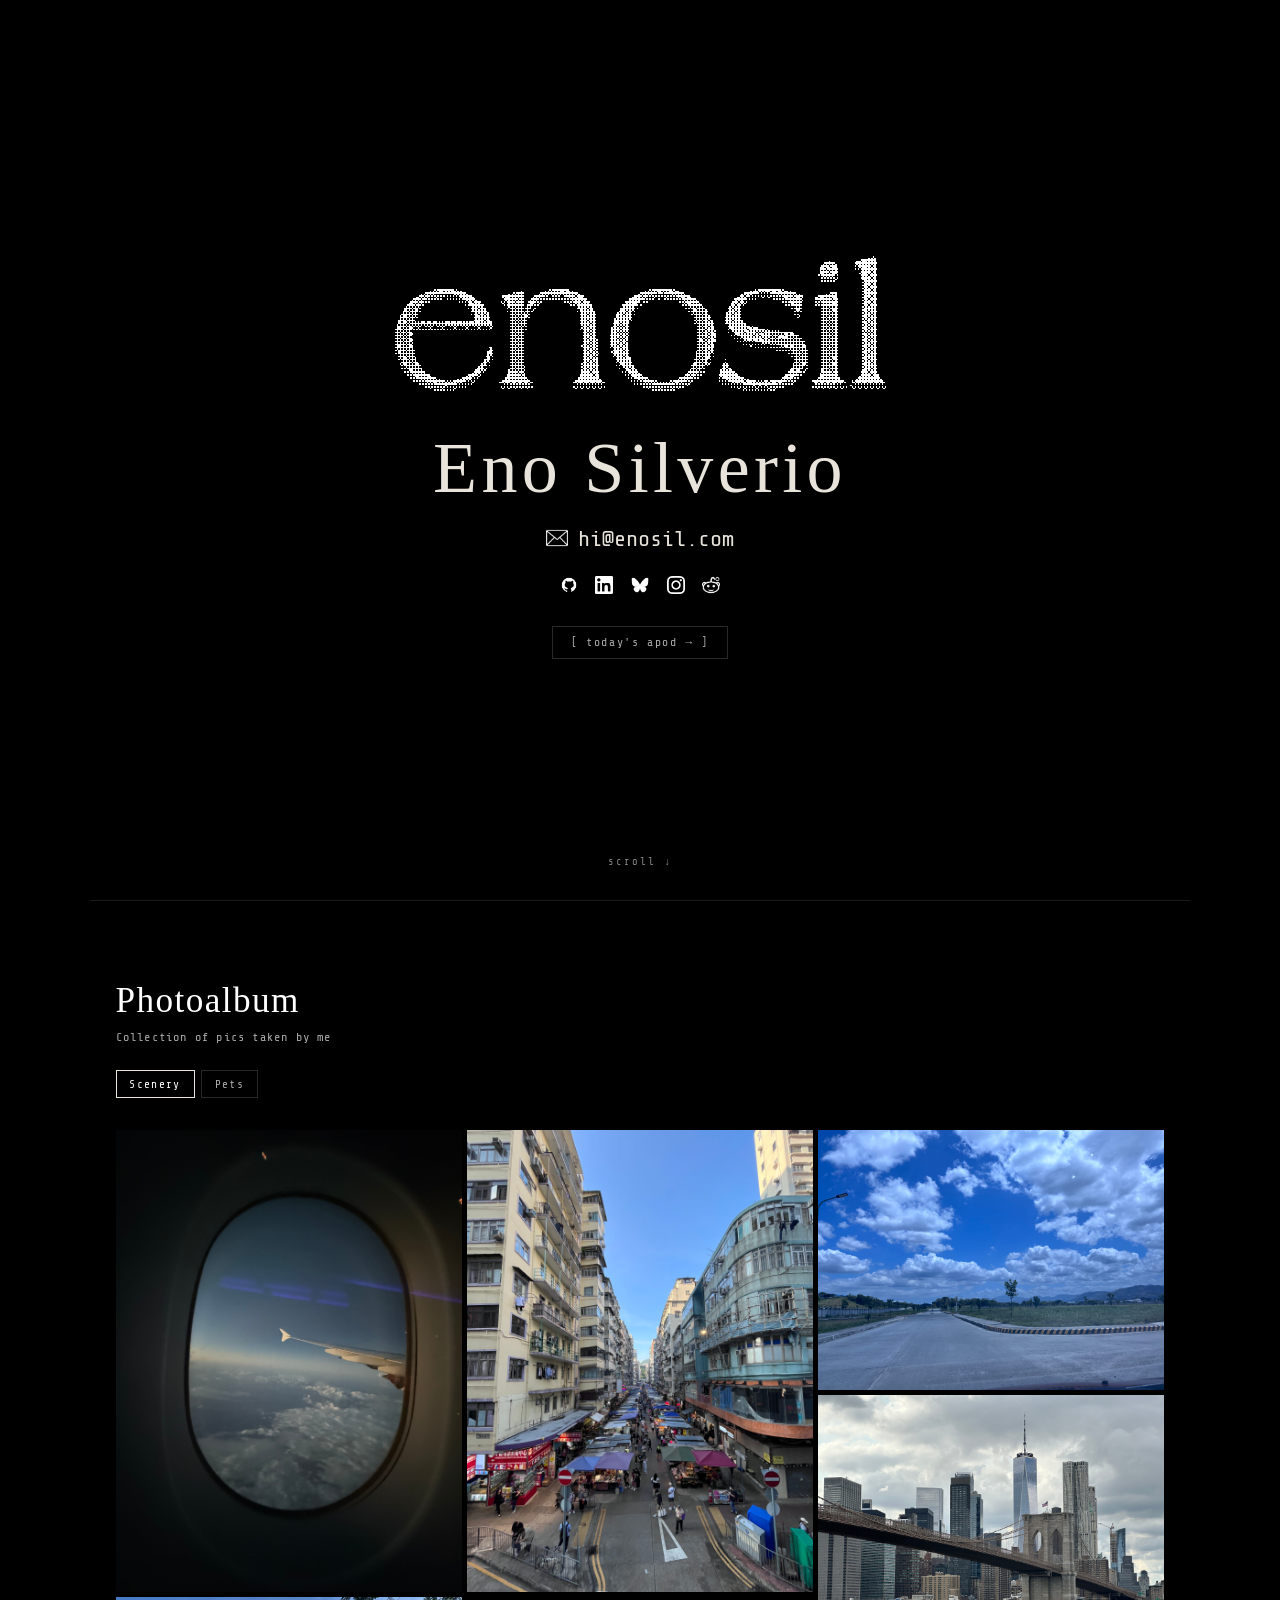
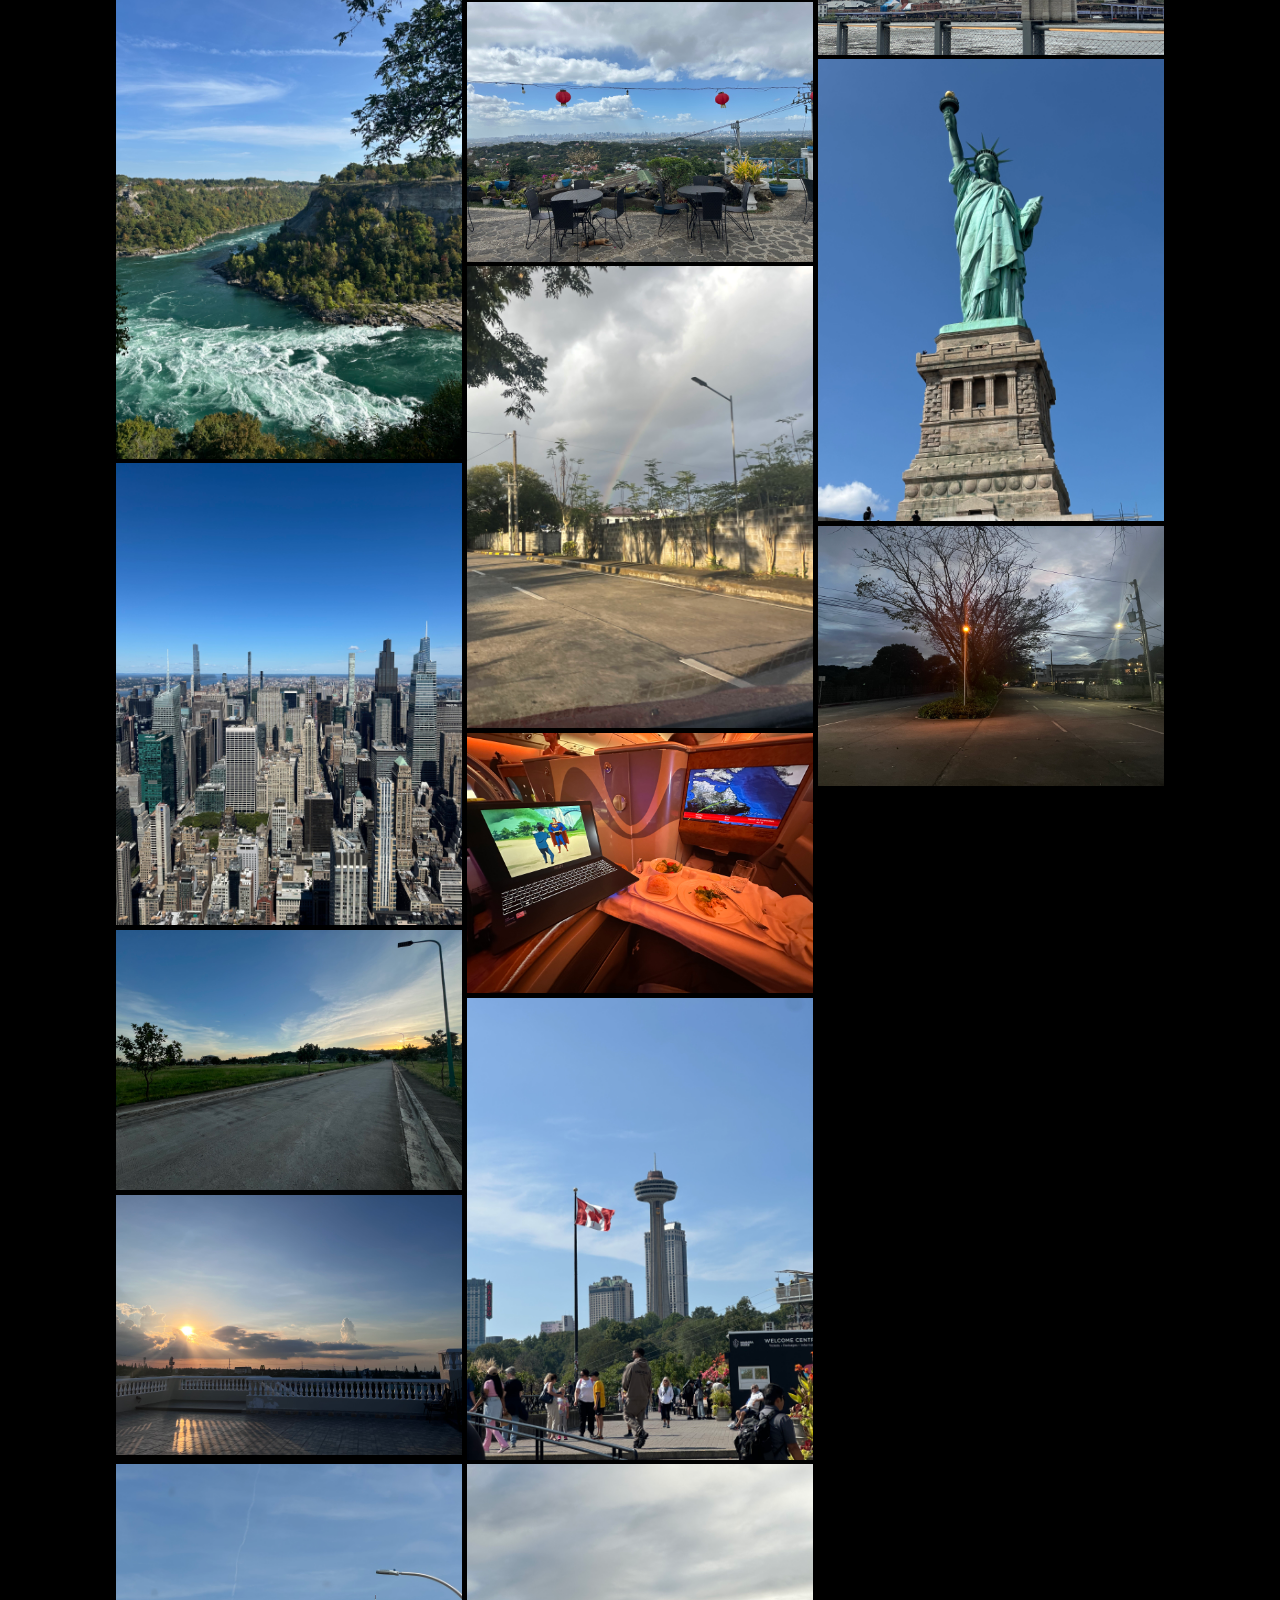
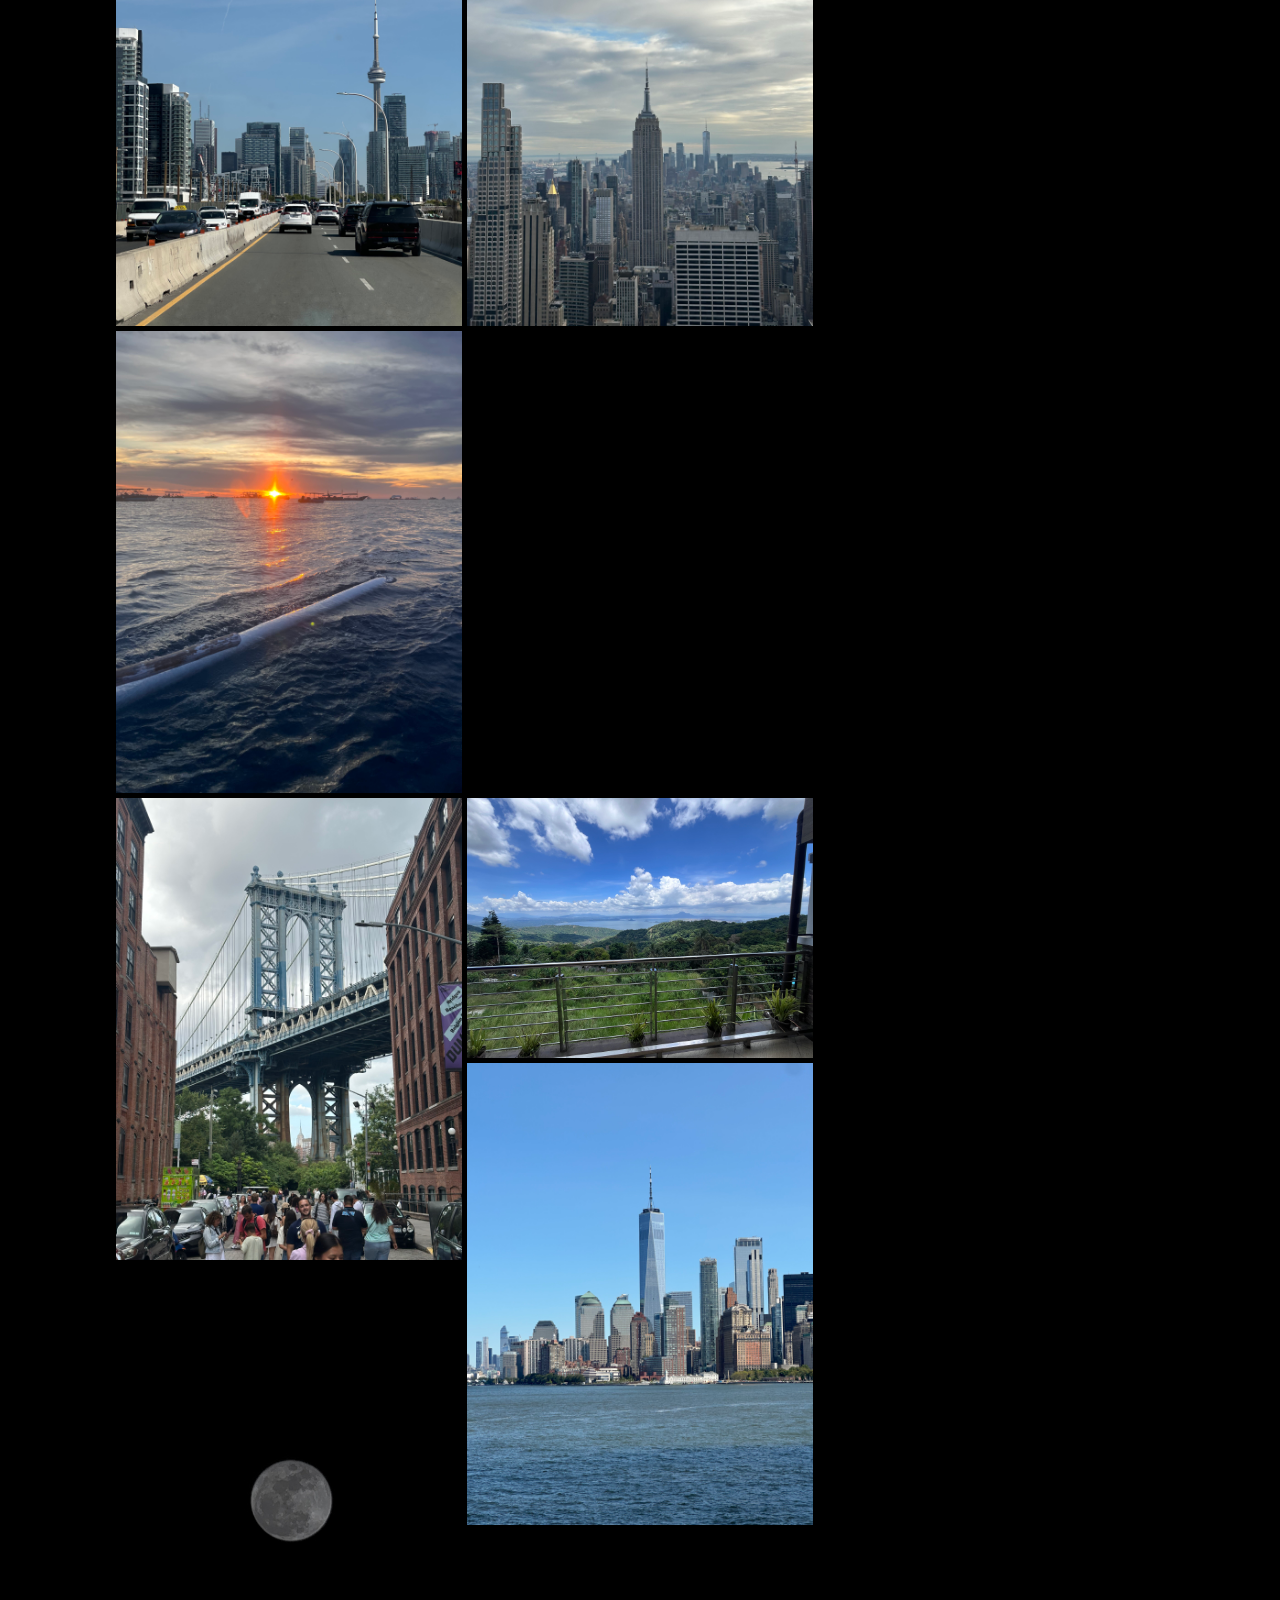
==== index.html @ 68f184e7 "Move APOD into a modal triggered from the hero The scroll is now just hero -> photoalbum. APOD is op" ====
<!DOCTYPE html>
<html lang="en">
<head>
  <meta charset="UTF-8"/>
  <meta name="viewport" content="width=device-width, initial-scale=1.0"/>
  <title>Eno Silverio</title>
  <link rel="icon" type="image/png" href="images/favicon.png">
  <meta name="description" content="Eno Silverio's personal website.">
  <link rel="preconnect" href="https://fonts.googleapis.com"/>
  <link href="https://fonts.googleapis.com/css2?family=Share+Tech+Mono&family=IM+Fell+English:ital@0;1&display=swap" rel="stylesheet"/>
  <link rel="stylesheet" href="style.css">
</head>
<body>
  <section class="hero">
    <div class="hero-logo-wrap">
      <img class="hero-logo" src="images/enosil.png" alt="enosil">
      <span class="hero-cursor"></span>
    </div>
    <span class="hero-name">Eno Silverio</span>
    <a class="hero-email" href="mailto:hi@enosil.com">
      <img src="images/email.png" alt="email">
      <span>hi@enosil.com</span>
    </a>
    <div class="socials">
      <a href="https://github.com/enosil" target="_blank"><img src="images/github.png" alt="github"></a>
      <a href="https://linkedin.com/in/enosil" target="_blank"><img src="images/linkedin.png" alt="linkedin"></a>
      <a href="https://bsky.app/profile/enosil.com" target="_blank"><img src="images/bluesky.png" alt="bluesky"></a>
      <a href="https://instagram.com/enosil" target="_blank"><img src="images/instagram.png" alt="instagram"></a>
      <a href="https://reddit.com/u/EnoSil" target="_blank"><img src="images/reddit.png" alt="reddit"></a>
    </div>
    <button class="hero-apod-btn" id="hero-apod-btn" type="button">[ today's apod &#8594; ]</button>
    <a class="hero-scroll" href="#photos">scroll &#8595;</a>
  </section>

  <section class="section" id="photos">
    <div class="section-header">
      <h2>Photoalbum</h2>
      <p>Collection of pics taken by me</p>
      <div class="tabs">
        <button class="tab-btn active" data-tab="scenery">Scenery</button>
        <button class="tab-btn" data-tab="pets">Pets</button>
      </div>
    </div>
    <div class="gallery" id="gallery">
      <div class="gallery-item" data-category="scenery" data-caption="Saint Lawrence, Macao - October 31, 2024"><img src="gallery/hongkongbuilding.jpg" alt=""></div>
      <div class="gallery-item" data-category="scenery" data-caption="Central Park, New York City - September 10, 2025"><img src="gallery/centralpark.jpg" alt=""></div>
      <div class="gallery-item" data-category="scenery" data-caption="Rockefeller Center, New York City - September 10, 2025"><img src="gallery/topoftherockview.jpg" alt=""></div>
      <div class="gallery-item" data-category="scenery" data-caption="New York City - September 9, 2025"><img src="gallery/nycskyline.jpg" alt=""></div>
      <div class="gallery-item" data-category="scenery" data-caption="Statue of Liberty, New York City - September 9, 2025"><img src="gallery/statue.jpg" alt=""></div>
      <div class="gallery-item" data-category="scenery" data-caption="Empire Fulton Ferry, Brooklyn - September 9, 2025"><img src="gallery/brooklynbridge.jpg" alt=""></div>
      <div class="gallery-item" data-category="scenery" data-caption="Dumbo, Brooklyn - September 9, 2025"><img src="gallery/dumbo.jpg" alt=""></div>
      <div class="gallery-item" data-category="scenery" data-caption="Boracay - July 3, 2024"><img src="gallery/boracay.jpg" alt=""></div>
      <div class="gallery-item" data-category="scenery" data-caption="Blue moon~ - April 2, 2026."><img src="gallery/moon.jpeg" alt=""></div>
      <div class="gallery-item" data-category="scenery" data-caption="CNY with a view - February 4, 2026"><img src="gallery/cafeview.jpg" alt=""></div>
      <div class="gallery-item" data-category="scenery" data-caption="Pasong Langka, Silang - January 4, 2026"><img src="gallery/tagaytaytree.jpg" alt=""></div>
      <div class="gallery-item" data-category="pets" data-caption="Tongue Twister - December 25, 2025"><img src="gallery/oyo.jpg" alt=""></div>
      <div class="gallery-item" data-category="scenery" data-caption="Above Canada - September 17, 2025"><img src="gallery/superman.jpg" alt=""></div>
      <div class="gallery-item" data-category="scenery" data-caption="Niagara Falls, Canada - September 15, 2025"><img src="gallery/canada.jpg" alt=""></div>
      <div class="gallery-item" data-category="scenery" data-caption="Niagara, Canada - September 15, 2025"><img src="gallery/canadatwo.jpg" alt=""></div>
      <div class="gallery-item" data-category="scenery" data-caption="Carlton Gardens, Australia - July 3, 2025"><img src="gallery/australia.jpg" alt=""></div>
      <div class="gallery-item" data-category="scenery" data-caption="Marikina City - May 18, 2025"><img src="gallery/bikeview.jpg" alt=""></div>
      <div class="gallery-item" data-category="scenery" data-caption="Tagaytay City - May 2, 2025"><img src="gallery/tagaytayview.jpg" alt=""></div>
      <div class="gallery-item" data-category="scenery" data-caption="San Jose, Tagaytay City - May 1, 2025"><img src="gallery/tagaytayroof.jpg" alt=""></div>
      <div class="gallery-item" data-category="scenery" data-caption="Mong Kok East, Hong Kong - November 1, 2024"><img src="gallery/hongkongcity.jpg" alt=""></div>
      <div class="gallery-item" data-category="scenery" data-caption="Saint Lawrence, Macao - October 31, 2024"><img src="gallery/macautower.jpg" alt=""></div>
      <div class="gallery-item" data-category="scenery" data-caption="Laurel Island, Boracay - July 5, 2024"><img src="gallery/boracaydrink.jpg" alt=""></div>
      <div class="gallery-item" data-category="pets" data-caption="Happy family - March 6, 2024"><img src="gallery/cats.jpg" alt=""></div>
      <div class="gallery-item" data-category="scenery" data-caption="Cozy - January 12, 2025"><img src="gallery/biketree.jpg" alt=""></div>
      <div class="gallery-item" data-category="pets" data-caption="Which direction are you looking at? - February 19, 2025"><img src="gallery/tofu.jpeg" alt=""></div>
      <div class="gallery-item" data-category="pets" data-caption="Oreo - February 19, 2025"><img src="gallery/sittingoreo.jpeg" alt=""></div>
      <div class="gallery-item" data-category="scenery" data-caption="Pot of gold - August 17, 2023"><img src="gallery/rainbow.jpg" alt=""></div>
      <div class="gallery-item" data-category="scenery" data-caption="Very purple night, The Distillery, Toronto - September 13, 2025"><img src="gallery/purple.jpg" alt=""></div>
      <div class="gallery-item" data-category="scenery" data-caption="Sharp needle - September 12, 2025"><img src="gallery/torontoskyline.jpg" alt=""></div>
      <div class="gallery-item" data-category="scenery" data-caption="What a window - September 7, 2025"><img src="gallery/windowplane.jpg" alt=""></div>
      <div class="gallery-item" data-category="scenery" data-caption="Top of the Empire State, New York City - September 8, 2025"><img src="gallery/bigcity.jpg" alt=""></div>
      <div class="gallery-item" data-category="scenery" data-caption="Blue sky - April 8, 2024"><img src="gallery/blue.jpg" alt=""></div>
      <div class="gallery-item" data-category="scenery" data-caption="Pretty bike view - March 6, 2024"><img src="gallery/bikeday.jpg" alt=""></div>
    </div>
  </section>

  <button class="back-to-top" id="back-to-top">&#8593; top</button>

  <div class="apod-modal" id="apod-modal">
    <div class="apod-modal-panel" id="apod-modal-panel">
      <button class="apod-modal-close" id="apod-close" type="button" aria-label="close">&#10005;</button>
      <div class="apod-content" id="apod-content">
        <div class="apod-loading" id="apod-loading">loading today's image...</div>
      </div>
    </div>
  </div>

  <div class="lightbox" id="lightbox">
    <span class="lightbox-close" id="lb-close">[ close ]</span>
    <span class="lightbox-prev" id="lb-prev">&lt;&lt;</span>
    <img id="lb-img" src="" alt="">
    <span class="lightbox-next" id="lb-next">&gt;&gt;</span>
    <span class="lightbox-counter" id="lb-counter"></span>
    <span class="lightbox-caption" id="lb-caption"></span>
  </div>

  <script src="script.js"></script>
</body>
</html>
---- style.css ----
*, *::before, *::after {
  box-sizing: border-box;
  margin: 0;
  padding: 0;
}

html, body {
  background: #000000;
  color: #e8e4dc;
  font-family: 'Share Tech Mono', monospace;
  user-select: none;
}

html {
  scroll-behavior: smooth;
}

/* hero */
.hero {
  position: relative;
  min-height: 100vh;
  display: flex;
  flex-direction: column;
  align-items: center;
  justify-content: center;
  padding: 2rem;
}

.hero-logo-wrap {
  display: inline-flex;
  align-items: flex-end;
  margin-bottom: 1.5rem;
}

.hero-logo {
  position: relative;
  width: min(520px, 82vw);
  image-rendering: pixelated;
  opacity: 0;
  animation: fadein 1s 0.3s forwards;
  display: block;
}

.hero-cursor {
  position: absolute;
  right: -83px;
  bottom: 8px;
  width: 75px;
  height: 14px;
  background: #e8e4dc;
  opacity: 0;
  animation: fadein 0s 1.4s forwards, blink 1.1s 1.4s step-end infinite;
}

.hero-name {
  font-family: 'IM Fell English', serif;
  font-size: clamp(2.2rem, 6vw, 4.5rem);
  font-weight: 400;
  color: #e8e4dc;
  letter-spacing: 0.06em;
  opacity: 0;
  animation: fadein 1s 0.6s forwards;
}

.hero-email {
  display: flex;
  align-items: center;
  gap: 0.6rem;
  margin-top: 1rem;
  text-decoration: none;
  color: #e8e4dc;
  font-family: 'Share Tech Mono', monospace;
  font-size: clamp(1rem, 2.5vw, 1.4rem);
  opacity: 0;
  animation: fadein 0.8s 0.8s forwards;
  transition: opacity 0.2s;
}

.hero-email:hover { opacity: 0.7; }
.hero-email img { width: 22px; height: 22px; object-fit: contain; }

.socials {
  display: flex;
  align-items: center;
  gap: 1.1rem;
  opacity: 0;
  animation: fadein 0.8s 0.9s forwards;
  margin-top: 1.6rem;
}

.socials a {
  display: flex;
  align-items: center;
  opacity: 1;
  transition: opacity 0.2s;
  text-decoration: none;
}

.socials a:hover { opacity: 0.6; }
.socials a img { width: 18px; height: 18px; object-fit: contain; }

.hero-apod-btn {
  background: none;
  border: 1px solid #282828;
  color: #aaa;
  font-family: 'Share Tech Mono', monospace;
  font-size: 0.72rem;
  letter-spacing: 0.14em;
  padding: 0.55rem 1.1rem;
  cursor: pointer;
  margin-top: 2rem;
  opacity: 0;
  animation: fadein 0.8s 1.1s forwards;
  transition: border-color 0.2s, color 0.2s, background 0.2s;
}

.hero-apod-btn:hover {
  border-color: #e8e4dc;
  color: #fff;
  background: rgba(255, 255, 255, 0.04);
}

.hero-scroll {
  position: absolute;
  bottom: 2rem;
  left: 50%;
  transform: translateX(-50%);
  color: #888;
  text-decoration: none;
  font-size: 0.65rem;
  letter-spacing: 0.2em;
  opacity: 0;
  animation: fadein 1s 1.6s forwards, bob 2.4s 1.6s ease-in-out infinite;
  transition: color 0.2s;
}

.hero-scroll:hover { color: #e8e4dc; }

@keyframes bob {
  0%, 100% { transform: translate(-50%, 0); }
  50% { transform: translate(-50%, 6px); }
}

/* sections */
.section {
  max-width: 1100px;
  margin: 0 auto;
  padding: 5rem 1.6rem;
  border-top: 1px solid #1a1a1a;
}

.section-header {
  margin-bottom: 2rem;
}

.section-header h2 {
  font-family: 'IM Fell English', serif;
  font-size: clamp(1.6rem, 4vw, 2.2rem);
  font-weight: 400;
  color: #fff;
  letter-spacing: 0.04em;
  margin-bottom: 0.4rem;
}

.section-header p {
  font-size: 0.75rem;
  color: #aaa;
  letter-spacing: 0.1em;
  line-height: 1.7;
}

.tabs {
  display: flex;
  align-items: center;
  gap: 0.4rem;
  margin-top: 1.4rem;
  flex-wrap: wrap;
}

.tab-btn {
  background: none;
  border: 1px solid #282828;
  color: #aaa;
  font-family: 'Share Tech Mono', monospace;
  font-size: 0.7rem;
  letter-spacing: 0.12em;
  padding: 0.4rem 0.8rem;
  cursor: pointer;
  transition: border-color 0.2s, color 0.2s;
}

.tab-btn:hover { border-color: #666; color: #e8e4dc; }
.tab-btn.active { border-color: #e8e4dc; color: #fff; }

/* gallery */
.gallery {
  columns: 3;
  column-gap: 5px;
  visibility: hidden;
}

.gallery-item {
  break-inside: avoid;
  margin-bottom: 5px;
  cursor: pointer;
  overflow: hidden;
  display: block;
}

.gallery-item.hidden { display: none; }
.gallery-item.pending { opacity: 0; visibility: hidden; }

@keyframes popin {
  0% { opacity: 0; transform: scale(0.92); }
  60% { opacity: 1; transform: scale(1.02); }
  100% { opacity: 1; transform: scale(1); }
}

.gallery-item.popin { animation: popin 0.35s ease both; }
.gallery-item img { width: 100%; display: block; transition: opacity 0.3s; }
.gallery-item:hover img { opacity: 0.7; }

/* apod */
.apod-loading {
  display: flex;
  align-items: center;
  justify-content: center;
  height: 200px;
  font-size: 0.75rem;
  color: #aaa;
  letter-spacing: 0.12em;
}

.apod-image-wrap {
  width: 100%;
  margin-bottom: 1.2rem;
  max-width: 800px;
}

.apod-image-wrap img { width: 100%; display: block; cursor: pointer; transition: opacity 0.3s; }
.apod-image-wrap img:hover { opacity: 0.8; }
.apod-image-wrap iframe { width: 100%; aspect-ratio: 16/9; border: none; }

.apod-title {
  font-family: 'IM Fell English', serif;
  font-size: 1.4rem;
  font-weight: 400;
  color: #fff;
  letter-spacing: 0.04em;
  margin-bottom: 0.3rem;
}

.apod-date {
  font-size: 0.7rem;
  color: #aaa;
  letter-spacing: 0.12em;
  margin-bottom: 1rem;
}

.apod-desc {
  font-size: 0.82rem;
  color: #e8e4dc;
  line-height: 1.8;
  letter-spacing: 0.04em;
  max-width: 70ch;
}

.apod-credit {
  margin-top: 1.2rem;
  font-size: 0.6rem;
  color: #888;
  letter-spacing: 0.1em;
}

.apod-credit a { color: #aaa; text-decoration: none; transition: color 0.2s; }
.apod-credit a:hover { color: #fff; }

/* back to top */
.back-to-top {
  position: fixed;
  bottom: 1.4rem;
  right: 1.4rem;
  background: rgba(0, 0, 0, 0.82);
  border: 1px solid #222;
  color: #888;
  font-family: 'Share Tech Mono', monospace;
  font-size: 0.65rem;
  letter-spacing: 0.14em;
  padding: 0.6rem 0.9rem;
  cursor: pointer;
  opacity: 0;
  pointer-events: none;
  transition: opacity 0.25s, color 0.2s, border-color 0.2s;
  z-index: 500;
}

.back-to-top.visible {
  opacity: 1;
  pointer-events: auto;
}

.back-to-top:hover {
  color: #e8e4dc;
  border-color: #444;
}

/* apod modal */
.apod-modal {
  display: none;
  position: fixed;
  inset: 0;
  background: rgba(0, 0, 0, 0.88);
  z-index: 1500;
  align-items: flex-start;
  justify-content: center;
  padding: 3rem 1.5rem;
  overflow-y: auto;
}

.apod-modal.open { display: flex; }

.apod-modal-panel {
  position: relative;
  background: #000;
  border: 1px solid #222;
  max-width: 720px;
  width: 100%;
  padding: 2.2rem 2rem 2rem;
  margin: auto;
  user-select: text;
  box-shadow: 0 8px 40px rgba(0, 0, 0, 0.6);
}

.apod-modal-close {
  position: absolute;
  top: 0.6rem;
  right: 0.6rem;
  width: 32px;
  height: 28px;
  background: none;
  border: none;
  color: #555;
  font-family: 'Share Tech Mono', monospace;
  font-size: 0.85rem;
  cursor: pointer;
  transition: color 0.2s, background 0.2s;
}

.apod-modal-close:hover {
  color: #fff;
  background: #c42b1c;
}

/* lightbox */
.lightbox {
  display: none;
  position: fixed;
  inset: 0;
  background: rgba(0, 0, 0, 0.96);
  z-index: 2000;
  align-items: center;
  justify-content: center;
  cursor: pointer;
}

.lightbox.open { display: flex; }

.lightbox img {
  max-width: 90vw;
  max-height: 90vh;
  object-fit: contain;
  cursor: default;
  opacity: 0;
  transition: opacity 0.25s;
}

.lightbox img.loaded { opacity: 1; }

.lightbox-close {
  position: fixed;
  top: 1.4rem;
  right: 1.8rem;
  font-size: 0.58rem;
  color: #555;
  letter-spacing: 0.14em;
  cursor: pointer;
  transition: color 0.2s;
}

.lightbox-close:hover { color: #e8e4dc; }

.lightbox-prev, .lightbox-next {
  position: fixed;
  top: 50%;
  transform: translateY(-50%);
  font-size: 0.55rem;
  color: #444;
  letter-spacing: 0.1em;
  cursor: pointer;
  transition: color 0.2s;
  user-select: none;
  padding: 1rem;
}

.lightbox-prev { left: 1.2rem; }
.lightbox-next { right: 1.2rem; }
.lightbox-prev:hover, .lightbox-next:hover { color: #e8e4dc; }

.lightbox-counter {
  position: fixed;
  bottom: 2.4rem;
  left: 50%;
  transform: translateX(-50%);
  font-size: 0.48rem;
  color: #444;
  letter-spacing: 0.12em;
}

.lightbox-caption {
  position: fixed;
  bottom: 1rem;
  left: 50%;
  transform: translateX(-50%);
  font-size: 0.58rem;
  color: #e8e4dc;
  letter-spacing: 0.06em;
  text-align: center;
  max-width: 80vw;
  white-space: nowrap;
  overflow: hidden;
  text-overflow: ellipsis;
}

/* scrollbar */
::-webkit-scrollbar { width: 8px; }
::-webkit-scrollbar-track { background: #000; }
::-webkit-scrollbar-thumb { background: #222; border-radius: 3px; }
::-webkit-scrollbar-thumb:hover { background: #333; }

@keyframes fadein {
  from { opacity: 0; }
  to { opacity: 1; }
}

@keyframes blink {
  0%, 100% { opacity: 1; }
  50% { opacity: 0; }
}

/* ── MOBILE ── */
@media (max-width: 768px) {
  .hero {
    padding: 1.5rem;
  }

  .hero-logo {
    width: min(320px, 70vw);
  }

  .hero-cursor {
    right: -50px;
    bottom: 5px;
    width: 45px;
    height: 10px;
  }

  .hero-name {
    font-size: clamp(1.6rem, 8vw, 2.4rem);
  }

  .hero-email {
    font-size: clamp(0.8rem, 3vw, 1rem);
  }

  .hero-email img {
    width: 16px;
    height: 16px;
  }

  .socials {
    gap: 0.8rem;
    margin-top: 1.2rem;
  }

  .socials a img {
    width: 16px;
    height: 16px;
  }

  .section {
    padding: 3rem 1rem;
  }

  .section-header {
    margin-bottom: 1.4rem;
  }

  .gallery {
    columns: 2;
    column-gap: 4px;
  }

  .apod-title {
    font-size: 1.2rem;
  }

  .apod-desc {
    font-size: 0.76rem;
  }

  .hero-apod-btn {
    margin-top: 1.5rem;
    font-size: 0.65rem;
    padding: 0.5rem 0.9rem;
  }

  .apod-modal {
    padding: 1.5rem 0.8rem;
  }

  .apod-modal-panel {
    padding: 1.6rem 1.2rem 1.2rem;
  }

  .back-to-top {
    bottom: 1rem;
    right: 1rem;
    padding: 0.5rem 0.8rem;
  }
}
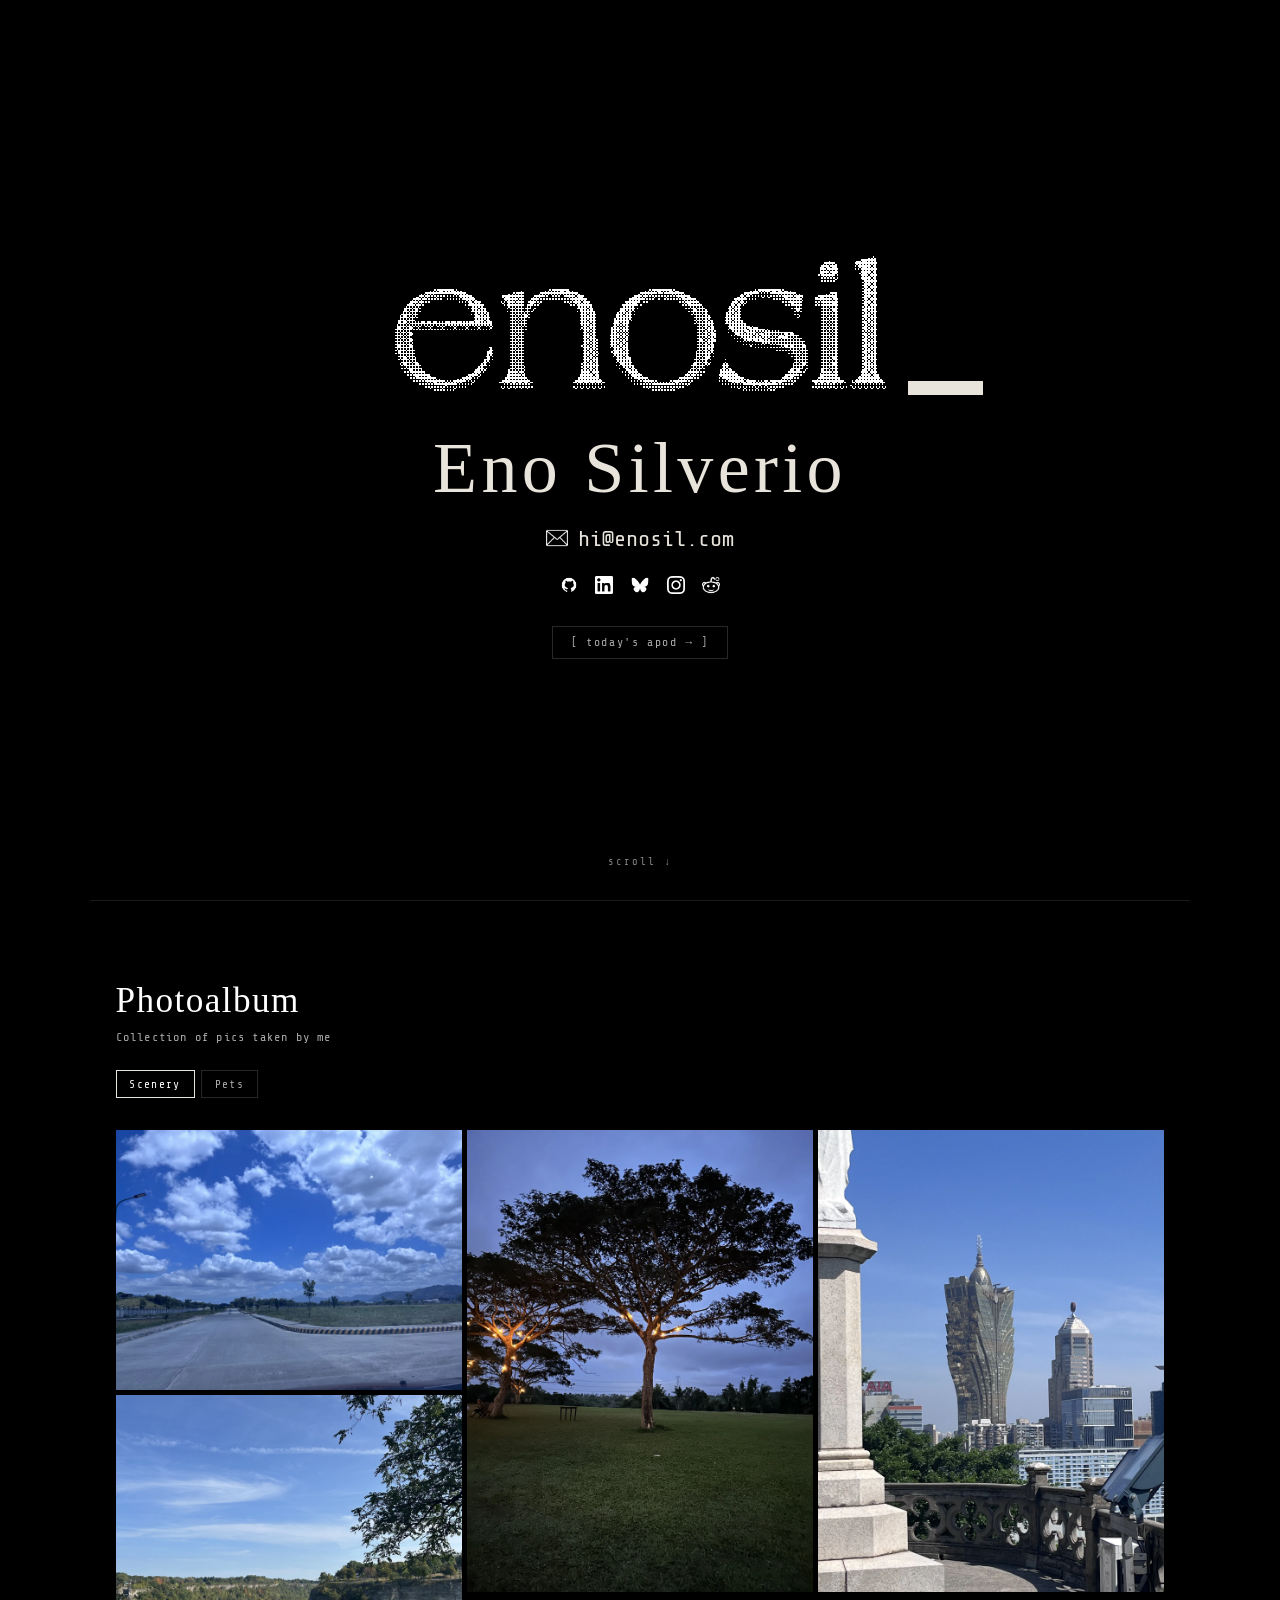
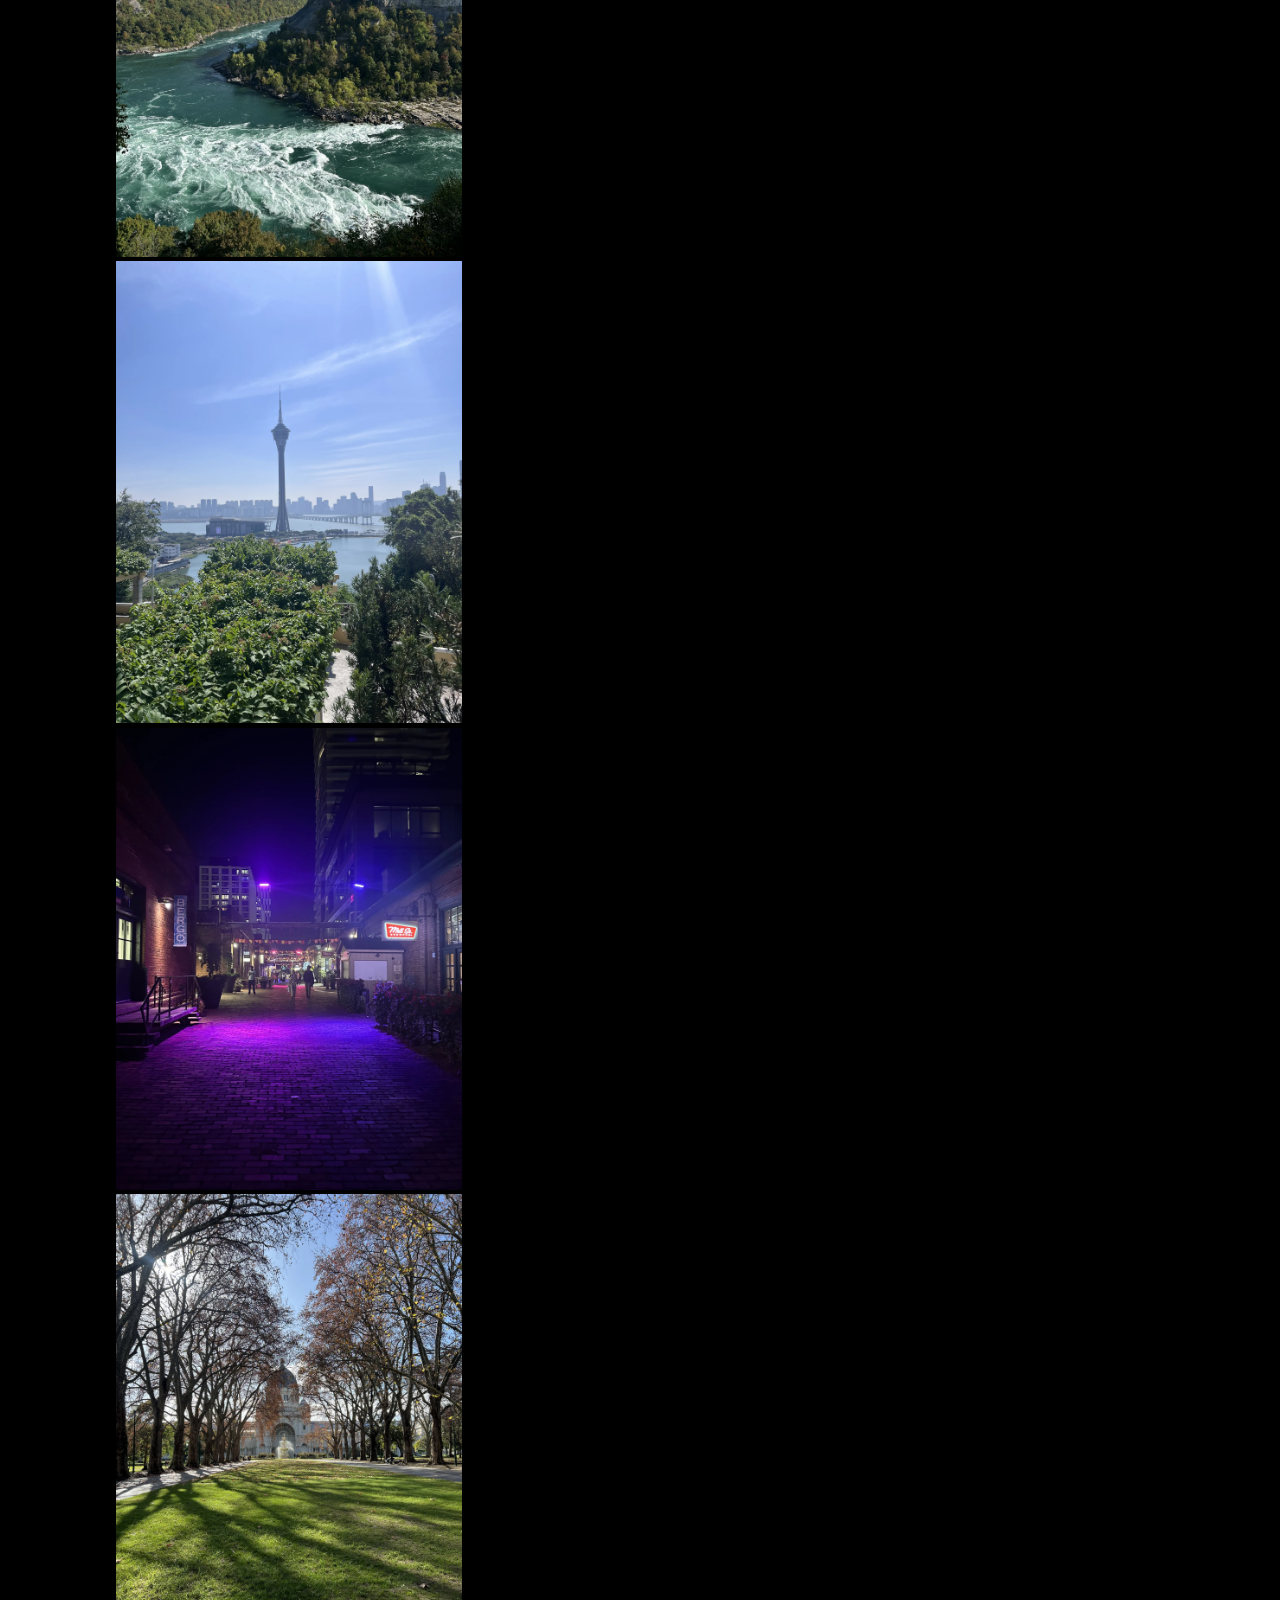
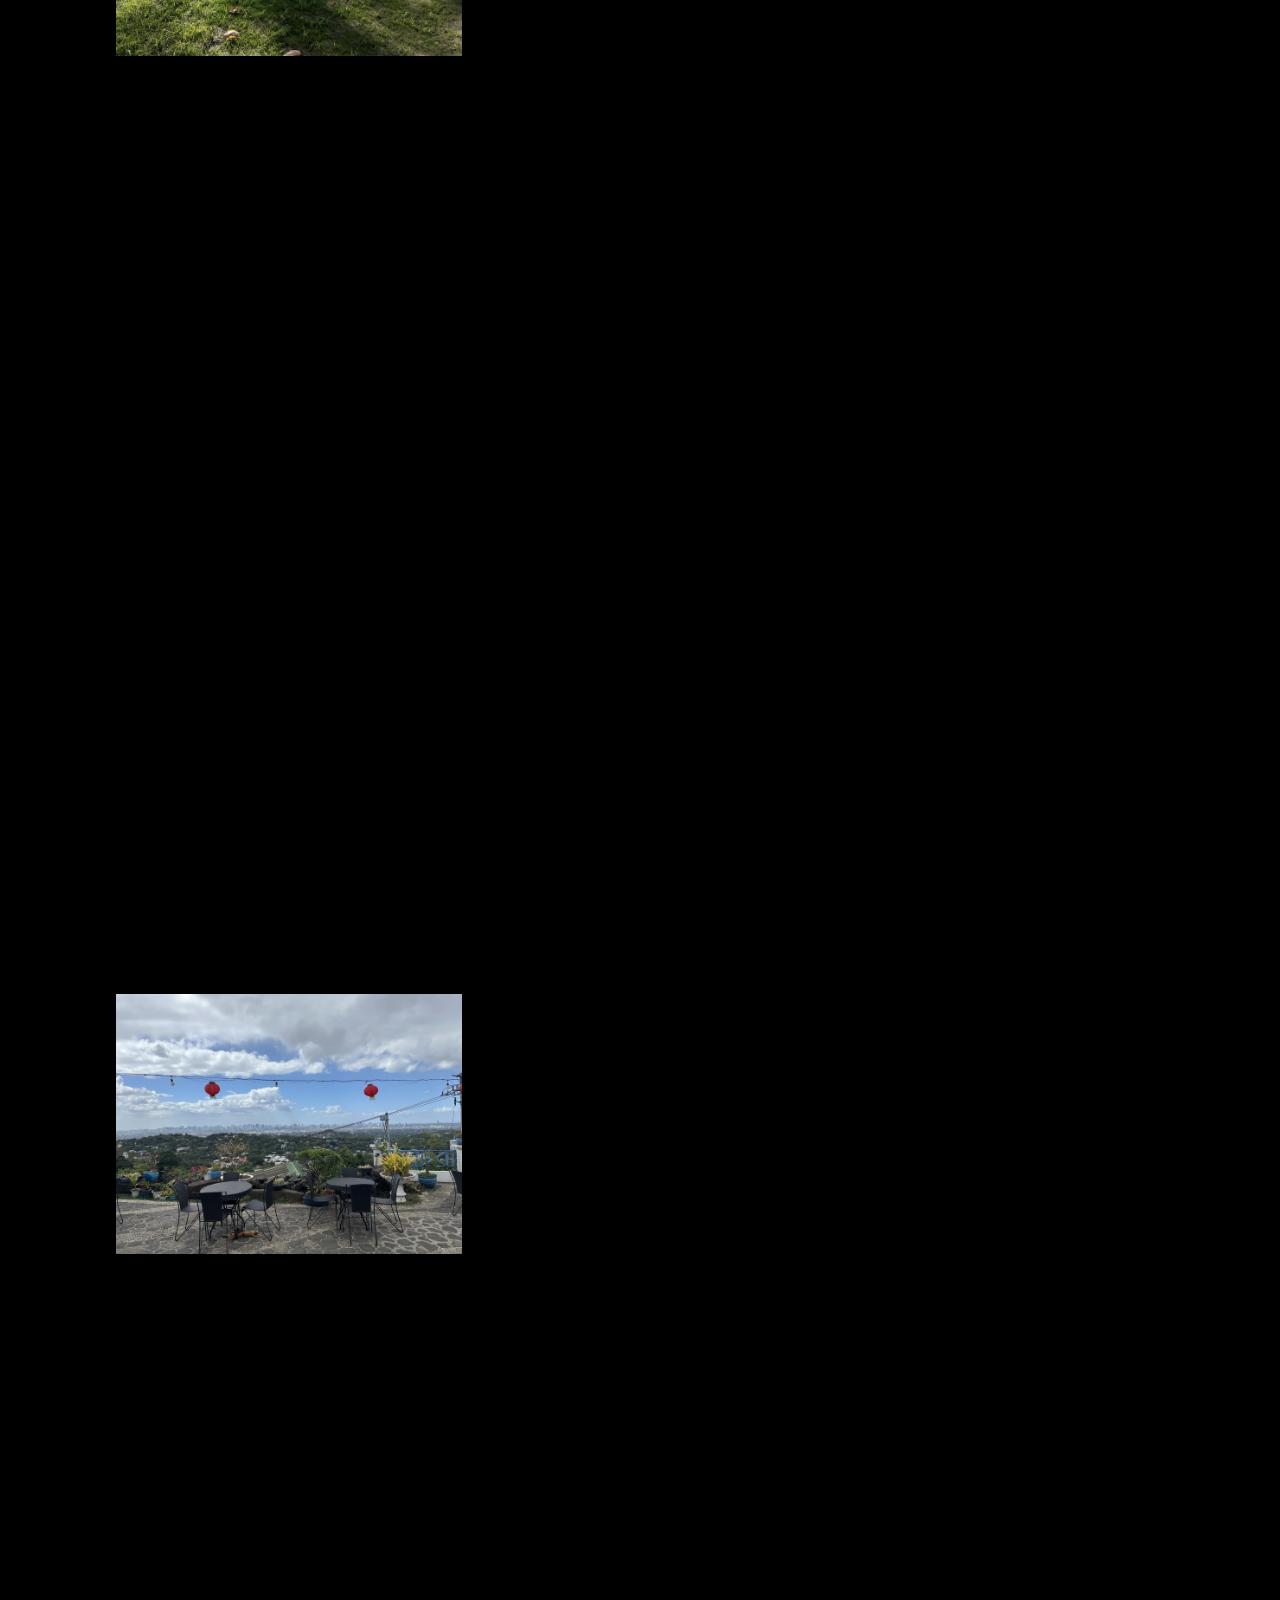
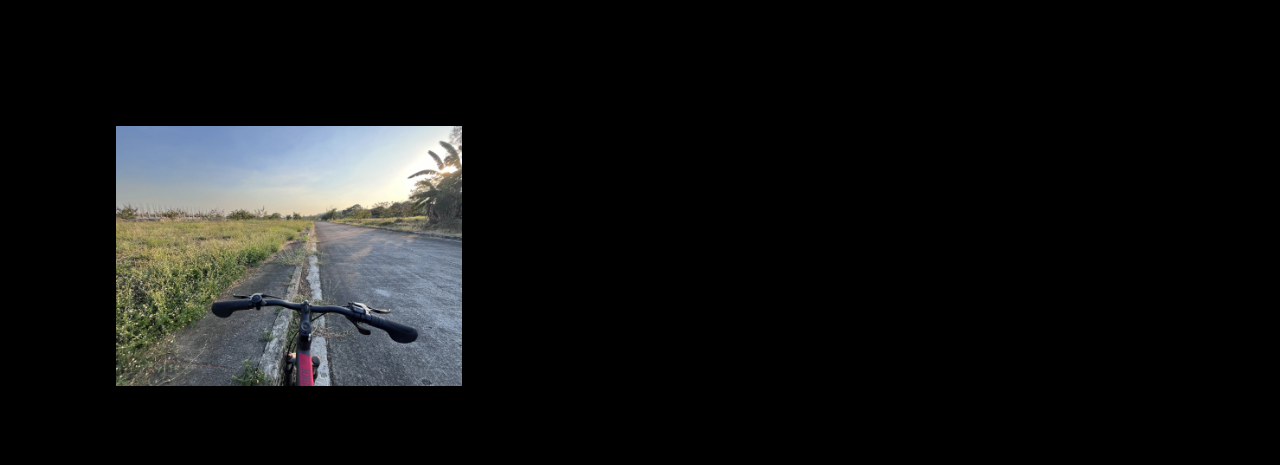
==== commit db40b03f: "Optimize gallery: resized WebP + lazy loading Converted all 33 gallery photos to WebP at quality 82," ====
--- a/index.html
+++ b/index.html
@@ -42,39 +42,39 @@
       </div>
     </div>
     <div class="gallery" id="gallery">
-      <div class="gallery-item" data-category="scenery" data-caption="Saint Lawrence, Macao - October 31, 2024"><img src="gallery/hongkongbuilding.jpg" alt=""></div>
-      <div class="gallery-item" data-category="scenery" data-caption="Central Park, New York City - September 10, 2025"><img src="gallery/centralpark.jpg" alt=""></div>
-      <div class="gallery-item" data-category="scenery" data-caption="Rockefeller Center, New York City - September 10, 2025"><img src="gallery/topoftherockview.jpg" alt=""></div>
-      <div class="gallery-item" data-category="scenery" data-caption="New York City - September 9, 2025"><img src="gallery/nycskyline.jpg" alt=""></div>
-      <div class="gallery-item" data-category="scenery" data-caption="Statue of Liberty, New York City - September 9, 2025"><img src="gallery/statue.jpg" alt=""></div>
-      <div class="gallery-item" data-category="scenery" data-caption="Empire Fulton Ferry, Brooklyn - September 9, 2025"><img src="gallery/brooklynbridge.jpg" alt=""></div>
-      <div class="gallery-item" data-category="scenery" data-caption="Dumbo, Brooklyn - September 9, 2025"><img src="gallery/dumbo.jpg" alt=""></div>
-      <div class="gallery-item" data-category="scenery" data-caption="Boracay - July 3, 2024"><img src="gallery/boracay.jpg" alt=""></div>
-      <div class="gallery-item" data-category="scenery" data-caption="Blue moon~ - April 2, 2026."><img src="gallery/moon.jpeg" alt=""></div>
-      <div class="gallery-item" data-category="scenery" data-caption="CNY with a view - February 4, 2026"><img src="gallery/cafeview.jpg" alt=""></div>
-      <div class="gallery-item" data-category="scenery" data-caption="Pasong Langka, Silang - January 4, 2026"><img src="gallery/tagaytaytree.jpg" alt=""></div>
-      <div class="gallery-item" data-category="pets" data-caption="Tongue Twister - December 25, 2025"><img src="gallery/oyo.jpg" alt=""></div>
-      <div class="gallery-item" data-category="scenery" data-caption="Above Canada - September 17, 2025"><img src="gallery/superman.jpg" alt=""></div>
-      <div class="gallery-item" data-category="scenery" data-caption="Niagara Falls, Canada - September 15, 2025"><img src="gallery/canada.jpg" alt=""></div>
-      <div class="gallery-item" data-category="scenery" data-caption="Niagara, Canada - September 15, 2025"><img src="gallery/canadatwo.jpg" alt=""></div>
-      <div class="gallery-item" data-category="scenery" data-caption="Carlton Gardens, Australia - July 3, 2025"><img src="gallery/australia.jpg" alt=""></div>
-      <div class="gallery-item" data-category="scenery" data-caption="Marikina City - May 18, 2025"><img src="gallery/bikeview.jpg" alt=""></div>
-      <div class="gallery-item" data-category="scenery" data-caption="Tagaytay City - May 2, 2025"><img src="gallery/tagaytayview.jpg" alt=""></div>
-      <div class="gallery-item" data-category="scenery" data-caption="San Jose, Tagaytay City - May 1, 2025"><img src="gallery/tagaytayroof.jpg" alt=""></div>
-      <div class="gallery-item" data-category="scenery" data-caption="Mong Kok East, Hong Kong - November 1, 2024"><img src="gallery/hongkongcity.jpg" alt=""></div>
-      <div class="gallery-item" data-category="scenery" data-caption="Saint Lawrence, Macao - October 31, 2024"><img src="gallery/macautower.jpg" alt=""></div>
-      <div class="gallery-item" data-category="scenery" data-caption="Laurel Island, Boracay - July 5, 2024"><img src="gallery/boracaydrink.jpg" alt=""></div>
-      <div class="gallery-item" data-category="pets" data-caption="Happy family - March 6, 2024"><img src="gallery/cats.jpg" alt=""></div>
-      <div class="gallery-item" data-category="scenery" data-caption="Cozy - January 12, 2025"><img src="gallery/biketree.jpg" alt=""></div>
-      <div class="gallery-item" data-category="pets" data-caption="Which direction are you looking at? - February 19, 2025"><img src="gallery/tofu.jpeg" alt=""></div>
-      <div class="gallery-item" data-category="pets" data-caption="Oreo - February 19, 2025"><img src="gallery/sittingoreo.jpeg" alt=""></div>
-      <div class="gallery-item" data-category="scenery" data-caption="Pot of gold - August 17, 2023"><img src="gallery/rainbow.jpg" alt=""></div>
-      <div class="gallery-item" data-category="scenery" data-caption="Very purple night, The Distillery, Toronto - September 13, 2025"><img src="gallery/purple.jpg" alt=""></div>
-      <div class="gallery-item" data-category="scenery" data-caption="Sharp needle - September 12, 2025"><img src="gallery/torontoskyline.jpg" alt=""></div>
-      <div class="gallery-item" data-category="scenery" data-caption="What a window - September 7, 2025"><img src="gallery/windowplane.jpg" alt=""></div>
-      <div class="gallery-item" data-category="scenery" data-caption="Top of the Empire State, New York City - September 8, 2025"><img src="gallery/bigcity.jpg" alt=""></div>
-      <div class="gallery-item" data-category="scenery" data-caption="Blue sky - April 8, 2024"><img src="gallery/blue.jpg" alt=""></div>
-      <div class="gallery-item" data-category="scenery" data-caption="Pretty bike view - March 6, 2024"><img src="gallery/bikeday.jpg" alt=""></div>
+      <div class="gallery-item" data-category="scenery" data-caption="Saint Lawrence, Macao - October 31, 2024"><img src="gallery/hongkongbuilding.webp" alt="" loading="lazy" decoding="async"></div>
+      <div class="gallery-item" data-category="scenery" data-caption="Central Park, New York City - September 10, 2025"><img src="gallery/centralpark.webp" alt="" loading="lazy" decoding="async"></div>
+      <div class="gallery-item" data-category="scenery" data-caption="Rockefeller Center, New York City - September 10, 2025"><img src="gallery/topoftherockview.webp" alt="" loading="lazy" decoding="async"></div>
+      <div class="gallery-item" data-category="scenery" data-caption="New York City - September 9, 2025"><img src="gallery/nycskyline.webp" alt="" loading="lazy" decoding="async"></div>
+      <div class="gallery-item" data-category="scenery" data-caption="Statue of Liberty, New York City - September 9, 2025"><img src="gallery/statue.webp" alt="" loading="lazy" decoding="async"></div>
+      <div class="gallery-item" data-category="scenery" data-caption="Empire Fulton Ferry, Brooklyn - September 9, 2025"><img src="gallery/brooklynbridge.webp" alt="" loading="lazy" decoding="async"></div>
+      <div class="gallery-item" data-category="scenery" data-caption="Dumbo, Brooklyn - September 9, 2025"><img src="gallery/dumbo.webp" alt="" loading="lazy" decoding="async"></div>
+      <div class="gallery-item" data-category="scenery" data-caption="Boracay - July 3, 2024"><img src="gallery/boracay.webp" alt="" loading="lazy" decoding="async"></div>
+      <div class="gallery-item" data-category="scenery" data-caption="Blue moon~ - April 2, 2026."><img src="gallery/moon.webp" alt="" loading="lazy" decoding="async"></div>
+      <div class="gallery-item" data-category="scenery" data-caption="CNY with a view - February 4, 2026"><img src="gallery/cafeview.webp" alt="" loading="lazy" decoding="async"></div>
+      <div class="gallery-item" data-category="scenery" data-caption="Pasong Langka, Silang - January 4, 2026"><img src="gallery/tagaytaytree.webp" alt="" loading="lazy" decoding="async"></div>
+      <div class="gallery-item" data-category="pets" data-caption="Tongue Twister - December 25, 2025"><img src="gallery/oyo.webp" alt="" loading="lazy" decoding="async"></div>
+      <div class="gallery-item" data-category="scenery" data-caption="Above Canada - September 17, 2025"><img src="gallery/superman.webp" alt="" loading="lazy" decoding="async"></div>
+      <div class="gallery-item" data-category="scenery" data-caption="Niagara Falls, Canada - September 15, 2025"><img src="gallery/canada.webp" alt="" loading="lazy" decoding="async"></div>
+      <div class="gallery-item" data-category="scenery" data-caption="Niagara, Canada - September 15, 2025"><img src="gallery/canadatwo.webp" alt="" loading="lazy" decoding="async"></div>
+      <div class="gallery-item" data-category="scenery" data-caption="Carlton Gardens, Australia - July 3, 2025"><img src="gallery/australia.webp" alt="" loading="lazy" decoding="async"></div>
+      <div class="gallery-item" data-category="scenery" data-caption="Marikina City - May 18, 2025"><img src="gallery/bikeview.webp" alt="" loading="lazy" decoding="async"></div>
+      <div class="gallery-item" data-category="scenery" data-caption="Tagaytay City - May 2, 2025"><img src="gallery/tagaytayview.webp" alt="" loading="lazy" decoding="async"></div>
+      <div class="gallery-item" data-category="scenery" data-caption="San Jose, Tagaytay City - May 1, 2025"><img src="gallery/tagaytayroof.webp" alt="" loading="lazy" decoding="async"></div>
+      <div class="gallery-item" data-category="scenery" data-caption="Mong Kok East, Hong Kong - November 1, 2024"><img src="gallery/hongkongcity.webp" alt="" loading="lazy" decoding="async"></div>
+      <div class="gallery-item" data-category="scenery" data-caption="Saint Lawrence, Macao - October 31, 2024"><img src="gallery/macautower.webp" alt="" loading="lazy" decoding="async"></div>
+      <div class="gallery-item" data-category="scenery" data-caption="Laurel Island, Boracay - July 5, 2024"><img src="gallery/boracaydrink.webp" alt="" loading="lazy" decoding="async"></div>
+      <div class="gallery-item" data-category="pets" data-caption="Happy family - March 6, 2024"><img src="gallery/cats.webp" alt="" loading="lazy" decoding="async"></div>
+      <div class="gallery-item" data-category="scenery" data-caption="Cozy - January 12, 2025"><img src="gallery/biketree.webp" alt="" loading="lazy" decoding="async"></div>
+      <div class="gallery-item" data-category="pets" data-caption="Which direction are you looking at? - February 19, 2025"><img src="gallery/tofu.webp" alt="" loading="lazy" decoding="async"></div>
+      <div class="gallery-item" data-category="pets" data-caption="Oreo - February 19, 2025"><img src="gallery/sittingoreo.webp" alt="" loading="lazy" decoding="async"></div>
+      <div class="gallery-item" data-category="scenery" data-caption="Pot of gold - August 17, 2023"><img src="gallery/rainbow.webp" alt="" loading="lazy" decoding="async"></div>
+      <div class="gallery-item" data-category="scenery" data-caption="Very purple night, The Distillery, Toronto - September 13, 2025"><img src="gallery/purple.webp" alt="" loading="lazy" decoding="async"></div>
+      <div class="gallery-item" data-category="scenery" data-caption="Sharp needle - September 12, 2025"><img src="gallery/torontoskyline.webp" alt="" loading="lazy" decoding="async"></div>
+      <div class="gallery-item" data-category="scenery" data-caption="What a window - September 7, 2025"><img src="gallery/windowplane.webp" alt="" loading="lazy" decoding="async"></div>
+      <div class="gallery-item" data-category="scenery" data-caption="Top of the Empire State, New York City - September 8, 2025"><img src="gallery/bigcity.webp" alt="" loading="lazy" decoding="async"></div>
+      <div class="gallery-item" data-category="scenery" data-caption="Blue sky - April 8, 2024"><img src="gallery/blue.webp" alt="" loading="lazy" decoding="async"></div>
+      <div class="gallery-item" data-category="scenery" data-caption="Pretty bike view - March 6, 2024"><img src="gallery/bikeday.webp" alt="" loading="lazy" decoding="async"></div>
     </div>
   </section>
 
--- a/style.css
+++ b/style.css
@@ -27,6 +27,7 @@
 }
 
 .hero-logo-wrap {
+  position: relative;
   display: inline-flex;
   align-items: flex-end;
   margin-bottom: 1.5rem;
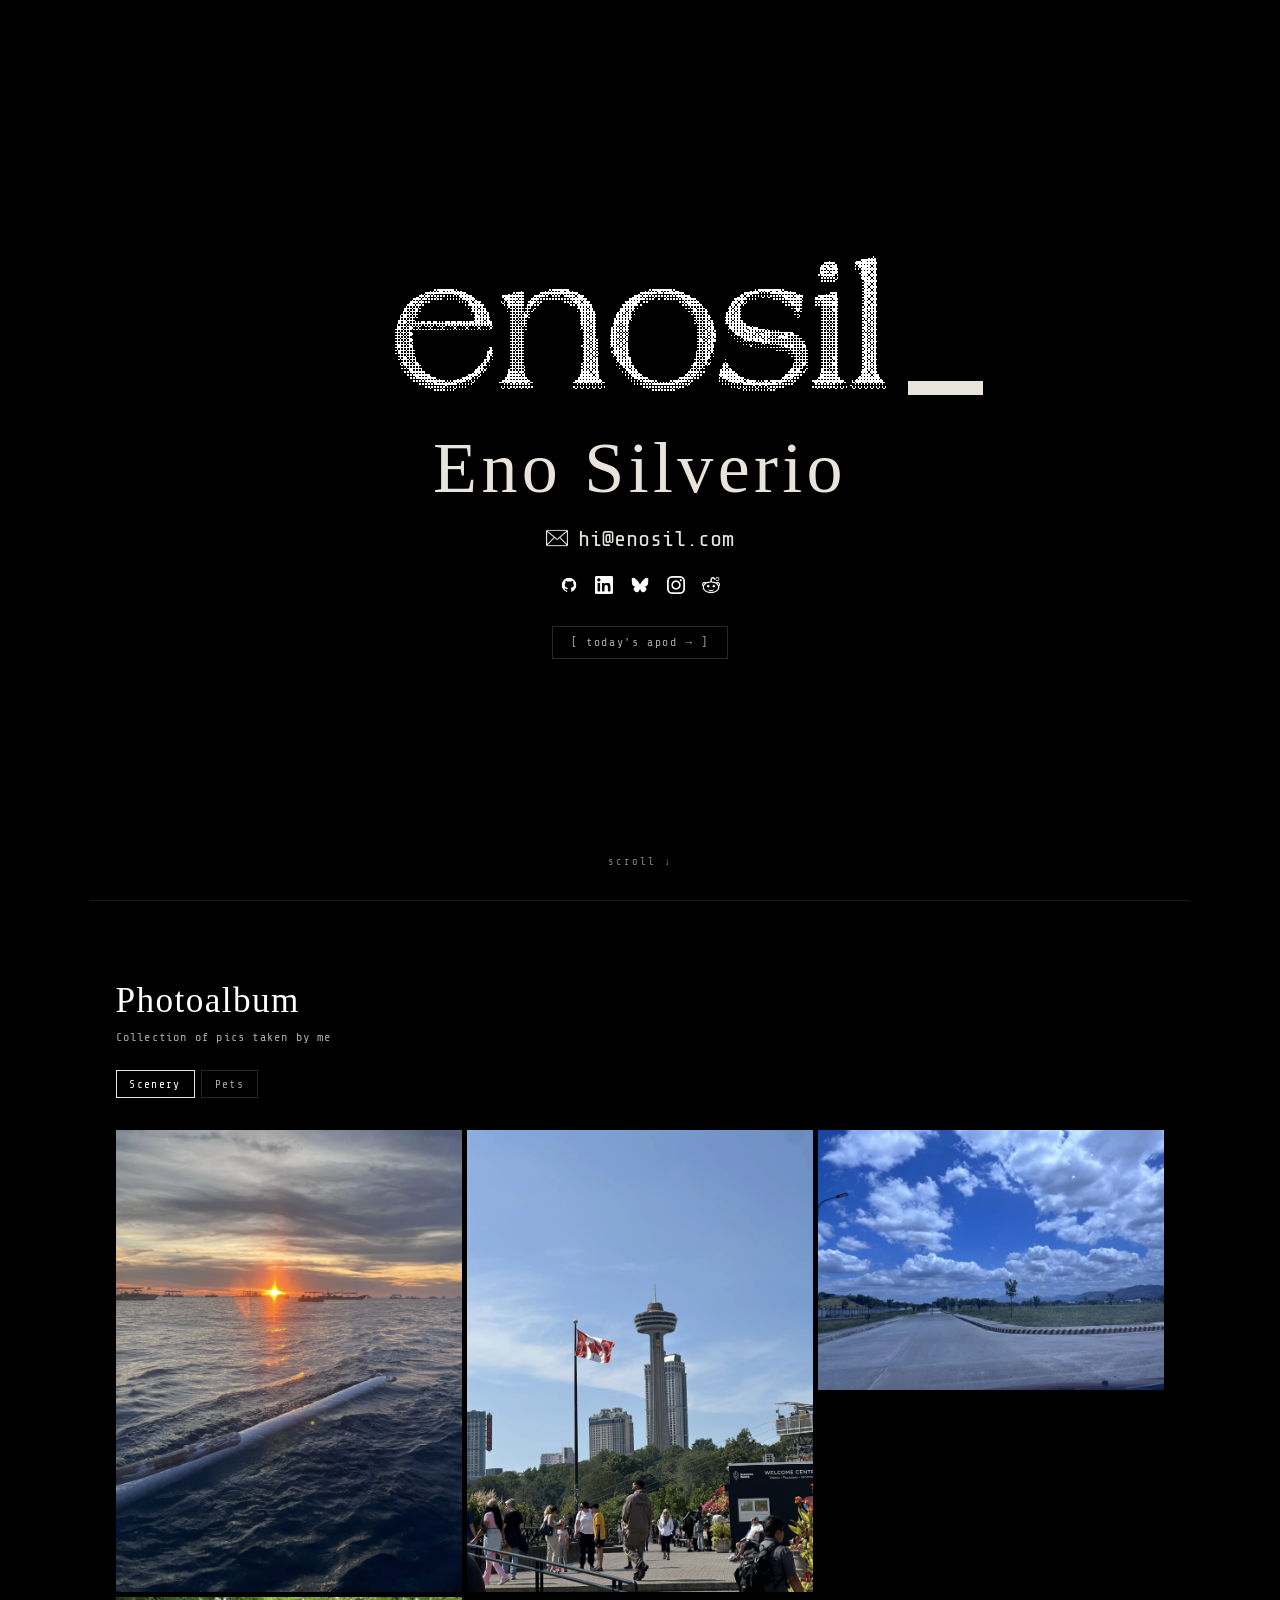
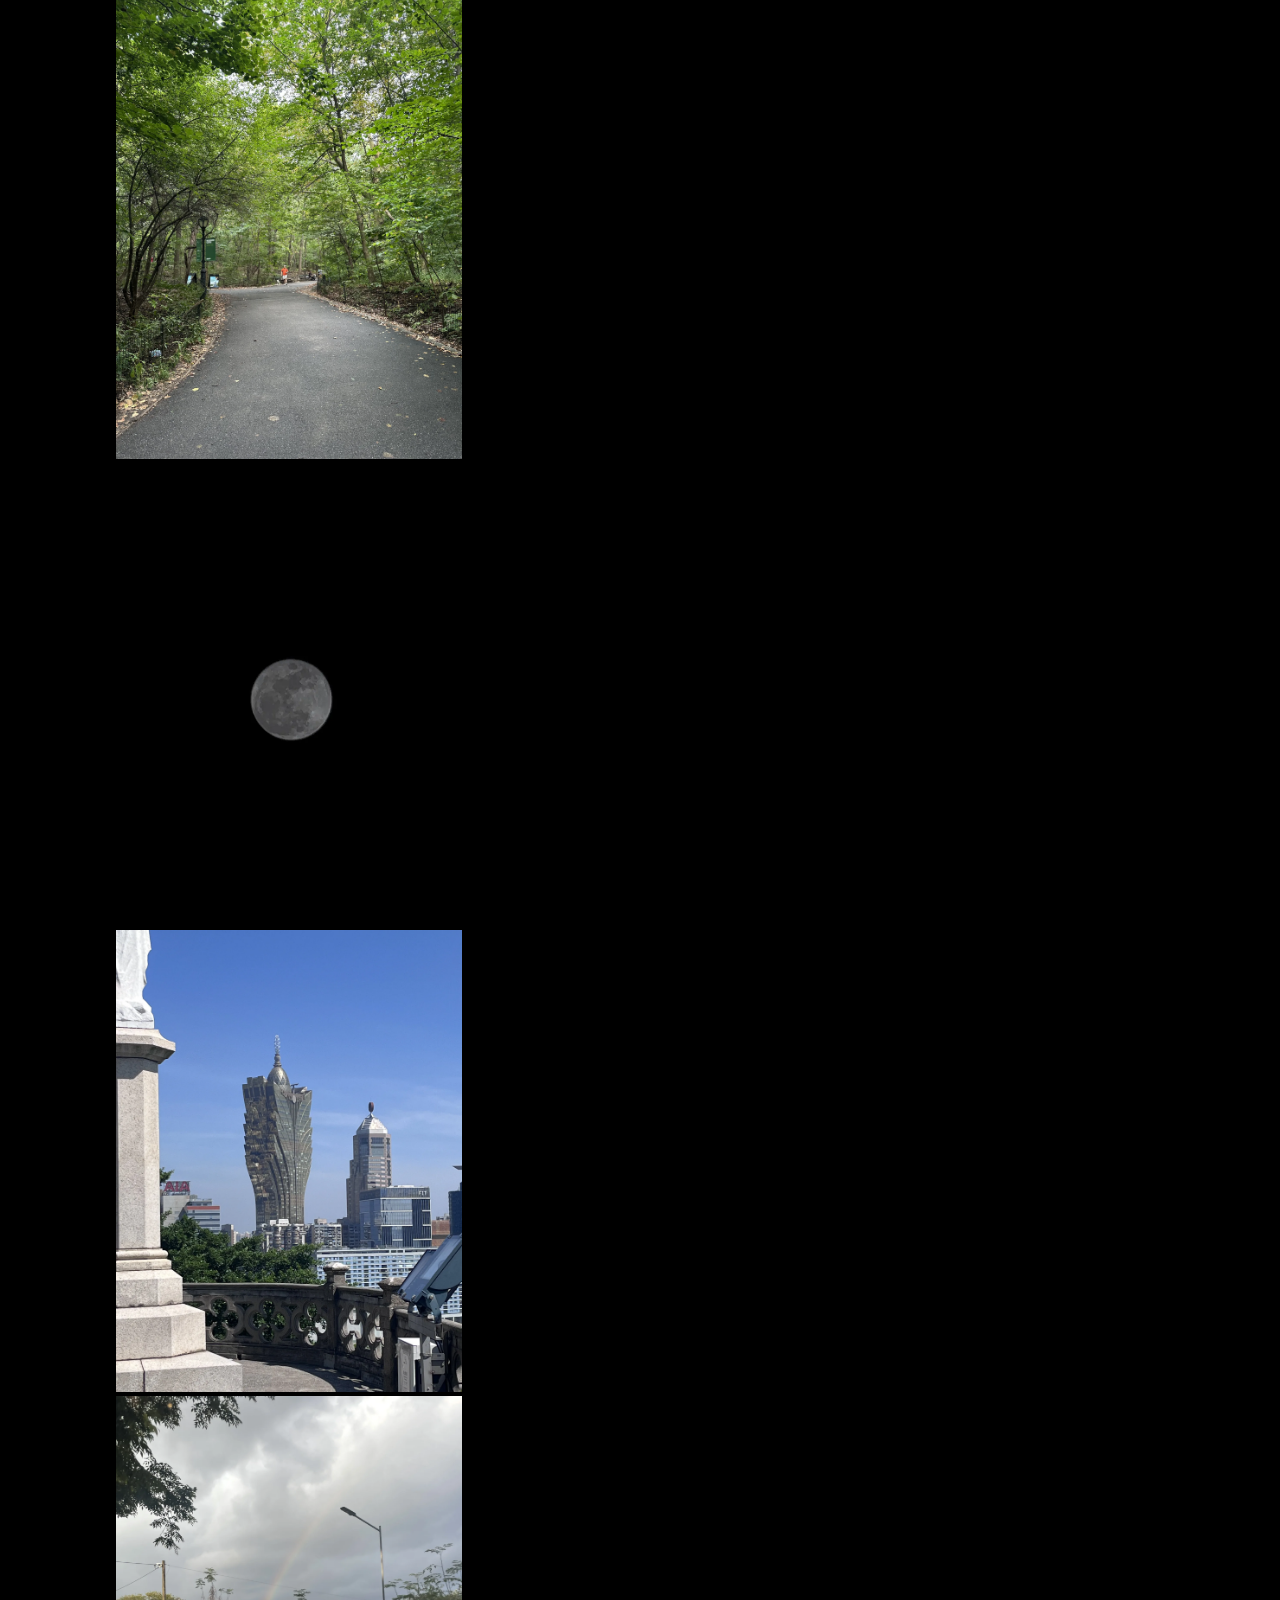
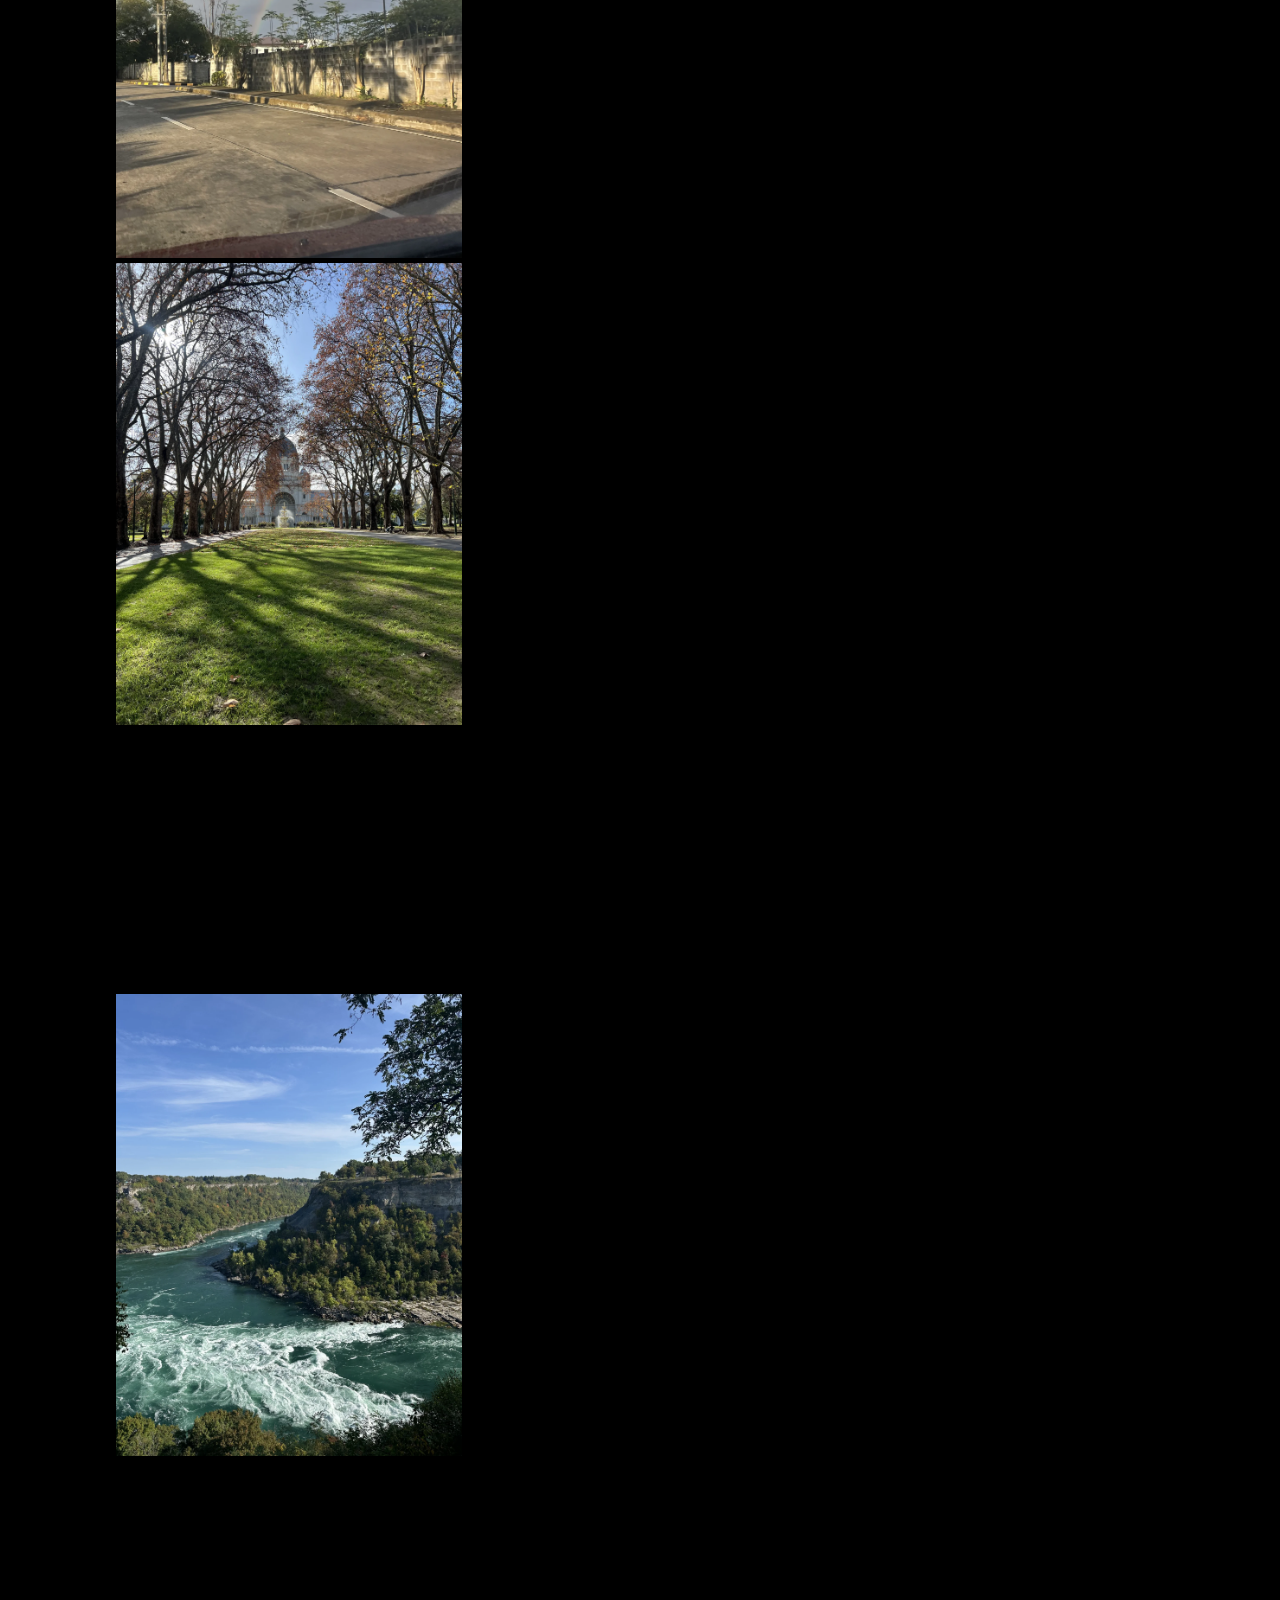
==== commit c8a86423: "feat: data-driven gallery with GitHub Action auto-optimization - gallery/photos.json is now the sour" ====
--- a/index.html
+++ b/index.html
@@ -41,41 +41,7 @@
         <button class="tab-btn" data-tab="pets">Pets</button>
       </div>
     </div>
-    <div class="gallery" id="gallery">
-      <div class="gallery-item" data-category="scenery" data-caption="Saint Lawrence, Macao - October 31, 2024"><img src="gallery/hongkongbuilding.webp" alt="" loading="lazy" decoding="async"></div>
-      <div class="gallery-item" data-category="scenery" data-caption="Central Park, New York City - September 10, 2025"><img src="gallery/centralpark.webp" alt="" loading="lazy" decoding="async"></div>
-      <div class="gallery-item" data-category="scenery" data-caption="Rockefeller Center, New York City - September 10, 2025"><img src="gallery/topoftherockview.webp" alt="" loading="lazy" decoding="async"></div>
-      <div class="gallery-item" data-category="scenery" data-caption="New York City - September 9, 2025"><img src="gallery/nycskyline.webp" alt="" loading="lazy" decoding="async"></div>
-      <div class="gallery-item" data-category="scenery" data-caption="Statue of Liberty, New York City - September 9, 2025"><img src="gallery/statue.webp" alt="" loading="lazy" decoding="async"></div>
-      <div class="gallery-item" data-category="scenery" data-caption="Empire Fulton Ferry, Brooklyn - September 9, 2025"><img src="gallery/brooklynbridge.webp" alt="" loading="lazy" decoding="async"></div>
-      <div class="gallery-item" data-category="scenery" data-caption="Dumbo, Brooklyn - September 9, 2025"><img src="gallery/dumbo.webp" alt="" loading="lazy" decoding="async"></div>
-      <div class="gallery-item" data-category="scenery" data-caption="Boracay - July 3, 2024"><img src="gallery/boracay.webp" alt="" loading="lazy" decoding="async"></div>
-      <div class="gallery-item" data-category="scenery" data-caption="Blue moon~ - April 2, 2026."><img src="gallery/moon.webp" alt="" loading="lazy" decoding="async"></div>
-      <div class="gallery-item" data-category="scenery" data-caption="CNY with a view - February 4, 2026"><img src="gallery/cafeview.webp" alt="" loading="lazy" decoding="async"></div>
-      <div class="gallery-item" data-category="scenery" data-caption="Pasong Langka, Silang - January 4, 2026"><img src="gallery/tagaytaytree.webp" alt="" loading="lazy" decoding="async"></div>
-      <div class="gallery-item" data-category="pets" data-caption="Tongue Twister - December 25, 2025"><img src="gallery/oyo.webp" alt="" loading="lazy" decoding="async"></div>
-      <div class="gallery-item" data-category="scenery" data-caption="Above Canada - September 17, 2025"><img src="gallery/superman.webp" alt="" loading="lazy" decoding="async"></div>
-      <div class="gallery-item" data-category="scenery" data-caption="Niagara Falls, Canada - September 15, 2025"><img src="gallery/canada.webp" alt="" loading="lazy" decoding="async"></div>
-      <div class="gallery-item" data-category="scenery" data-caption="Niagara, Canada - September 15, 2025"><img src="gallery/canadatwo.webp" alt="" loading="lazy" decoding="async"></div>
-      <div class="gallery-item" data-category="scenery" data-caption="Carlton Gardens, Australia - July 3, 2025"><img src="gallery/australia.webp" alt="" loading="lazy" decoding="async"></div>
-      <div class="gallery-item" data-category="scenery" data-caption="Marikina City - May 18, 2025"><img src="gallery/bikeview.webp" alt="" loading="lazy" decoding="async"></div>
-      <div class="gallery-item" data-category="scenery" data-caption="Tagaytay City - May 2, 2025"><img src="gallery/tagaytayview.webp" alt="" loading="lazy" decoding="async"></div>
-      <div class="gallery-item" data-category="scenery" data-caption="San Jose, Tagaytay City - May 1, 2025"><img src="gallery/tagaytayroof.webp" alt="" loading="lazy" decoding="async"></div>
-      <div class="gallery-item" data-category="scenery" data-caption="Mong Kok East, Hong Kong - November 1, 2024"><img src="gallery/hongkongcity.webp" alt="" loading="lazy" decoding="async"></div>
-      <div class="gallery-item" data-category="scenery" data-caption="Saint Lawrence, Macao - October 31, 2024"><img src="gallery/macautower.webp" alt="" loading="lazy" decoding="async"></div>
-      <div class="gallery-item" data-category="scenery" data-caption="Laurel Island, Boracay - July 5, 2024"><img src="gallery/boracaydrink.webp" alt="" loading="lazy" decoding="async"></div>
-      <div class="gallery-item" data-category="pets" data-caption="Happy family - March 6, 2024"><img src="gallery/cats.webp" alt="" loading="lazy" decoding="async"></div>
-      <div class="gallery-item" data-category="scenery" data-caption="Cozy - January 12, 2025"><img src="gallery/biketree.webp" alt="" loading="lazy" decoding="async"></div>
-      <div class="gallery-item" data-category="pets" data-caption="Which direction are you looking at? - February 19, 2025"><img src="gallery/tofu.webp" alt="" loading="lazy" decoding="async"></div>
-      <div class="gallery-item" data-category="pets" data-caption="Oreo - February 19, 2025"><img src="gallery/sittingoreo.webp" alt="" loading="lazy" decoding="async"></div>
-      <div class="gallery-item" data-category="scenery" data-caption="Pot of gold - August 17, 2023"><img src="gallery/rainbow.webp" alt="" loading="lazy" decoding="async"></div>
-      <div class="gallery-item" data-category="scenery" data-caption="Very purple night, The Distillery, Toronto - September 13, 2025"><img src="gallery/purple.webp" alt="" loading="lazy" decoding="async"></div>
-      <div class="gallery-item" data-category="scenery" data-caption="Sharp needle - September 12, 2025"><img src="gallery/torontoskyline.webp" alt="" loading="lazy" decoding="async"></div>
-      <div class="gallery-item" data-category="scenery" data-caption="What a window - September 7, 2025"><img src="gallery/windowplane.webp" alt="" loading="lazy" decoding="async"></div>
-      <div class="gallery-item" data-category="scenery" data-caption="Top of the Empire State, New York City - September 8, 2025"><img src="gallery/bigcity.webp" alt="" loading="lazy" decoding="async"></div>
-      <div class="gallery-item" data-category="scenery" data-caption="Blue sky - April 8, 2024"><img src="gallery/blue.webp" alt="" loading="lazy" decoding="async"></div>
-      <div class="gallery-item" data-category="scenery" data-caption="Pretty bike view - March 6, 2024"><img src="gallery/bikeday.webp" alt="" loading="lazy" decoding="async"></div>
-    </div>
+    <div class="gallery" id="gallery"></div>
   </section>
 
   <button class="back-to-top" id="back-to-top">&#8593; top</button>
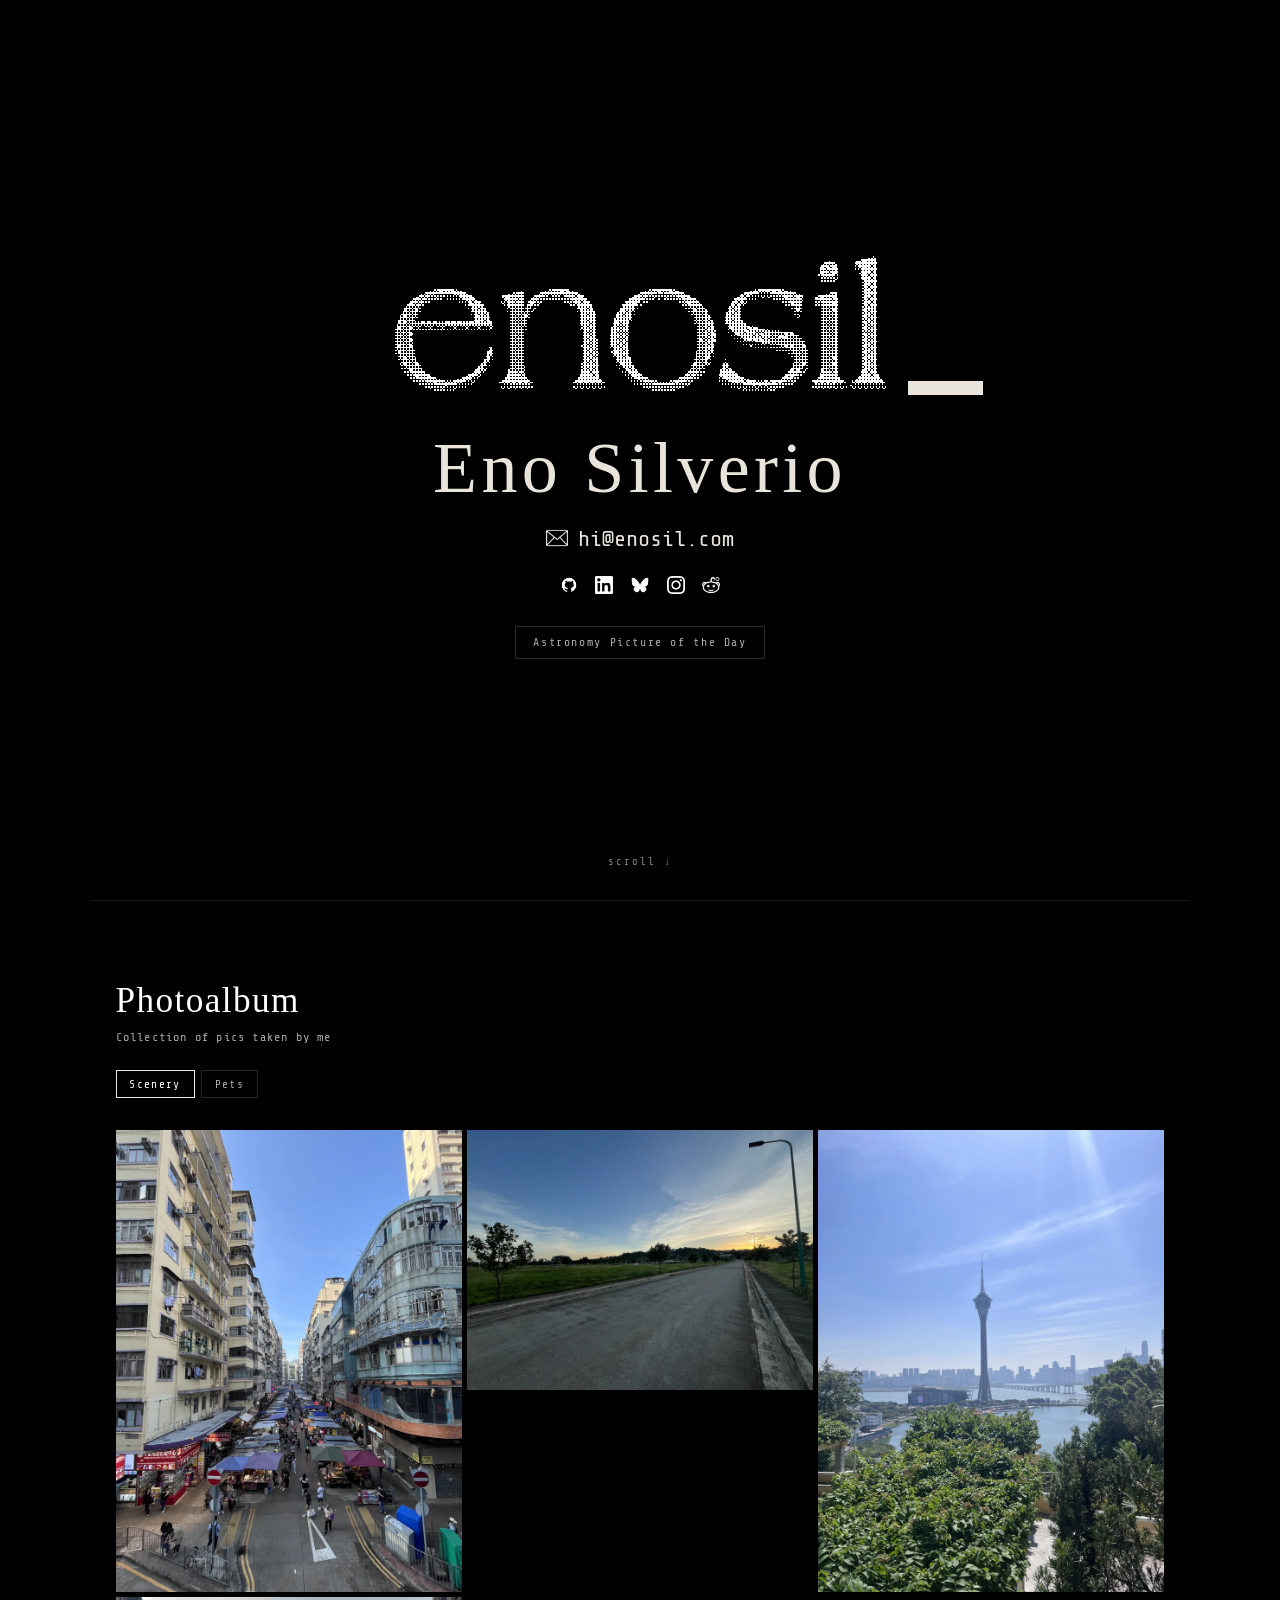
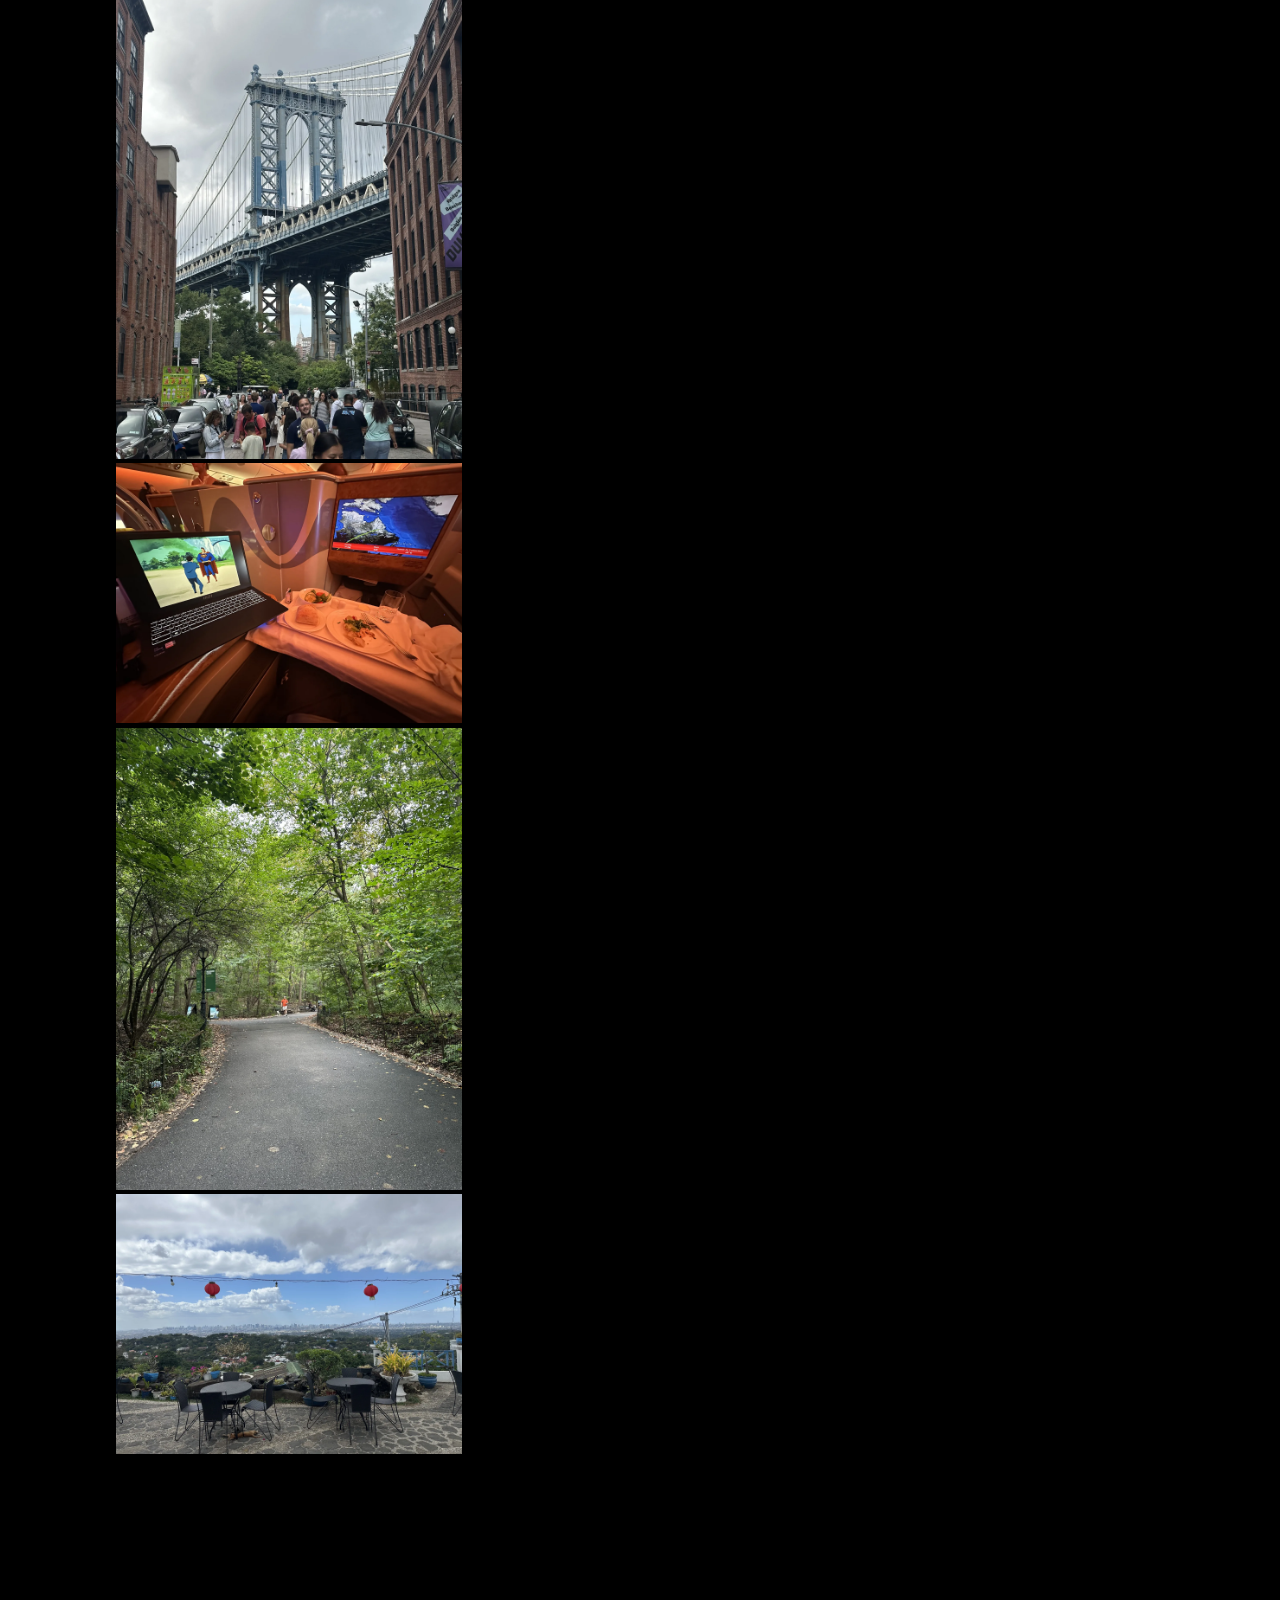
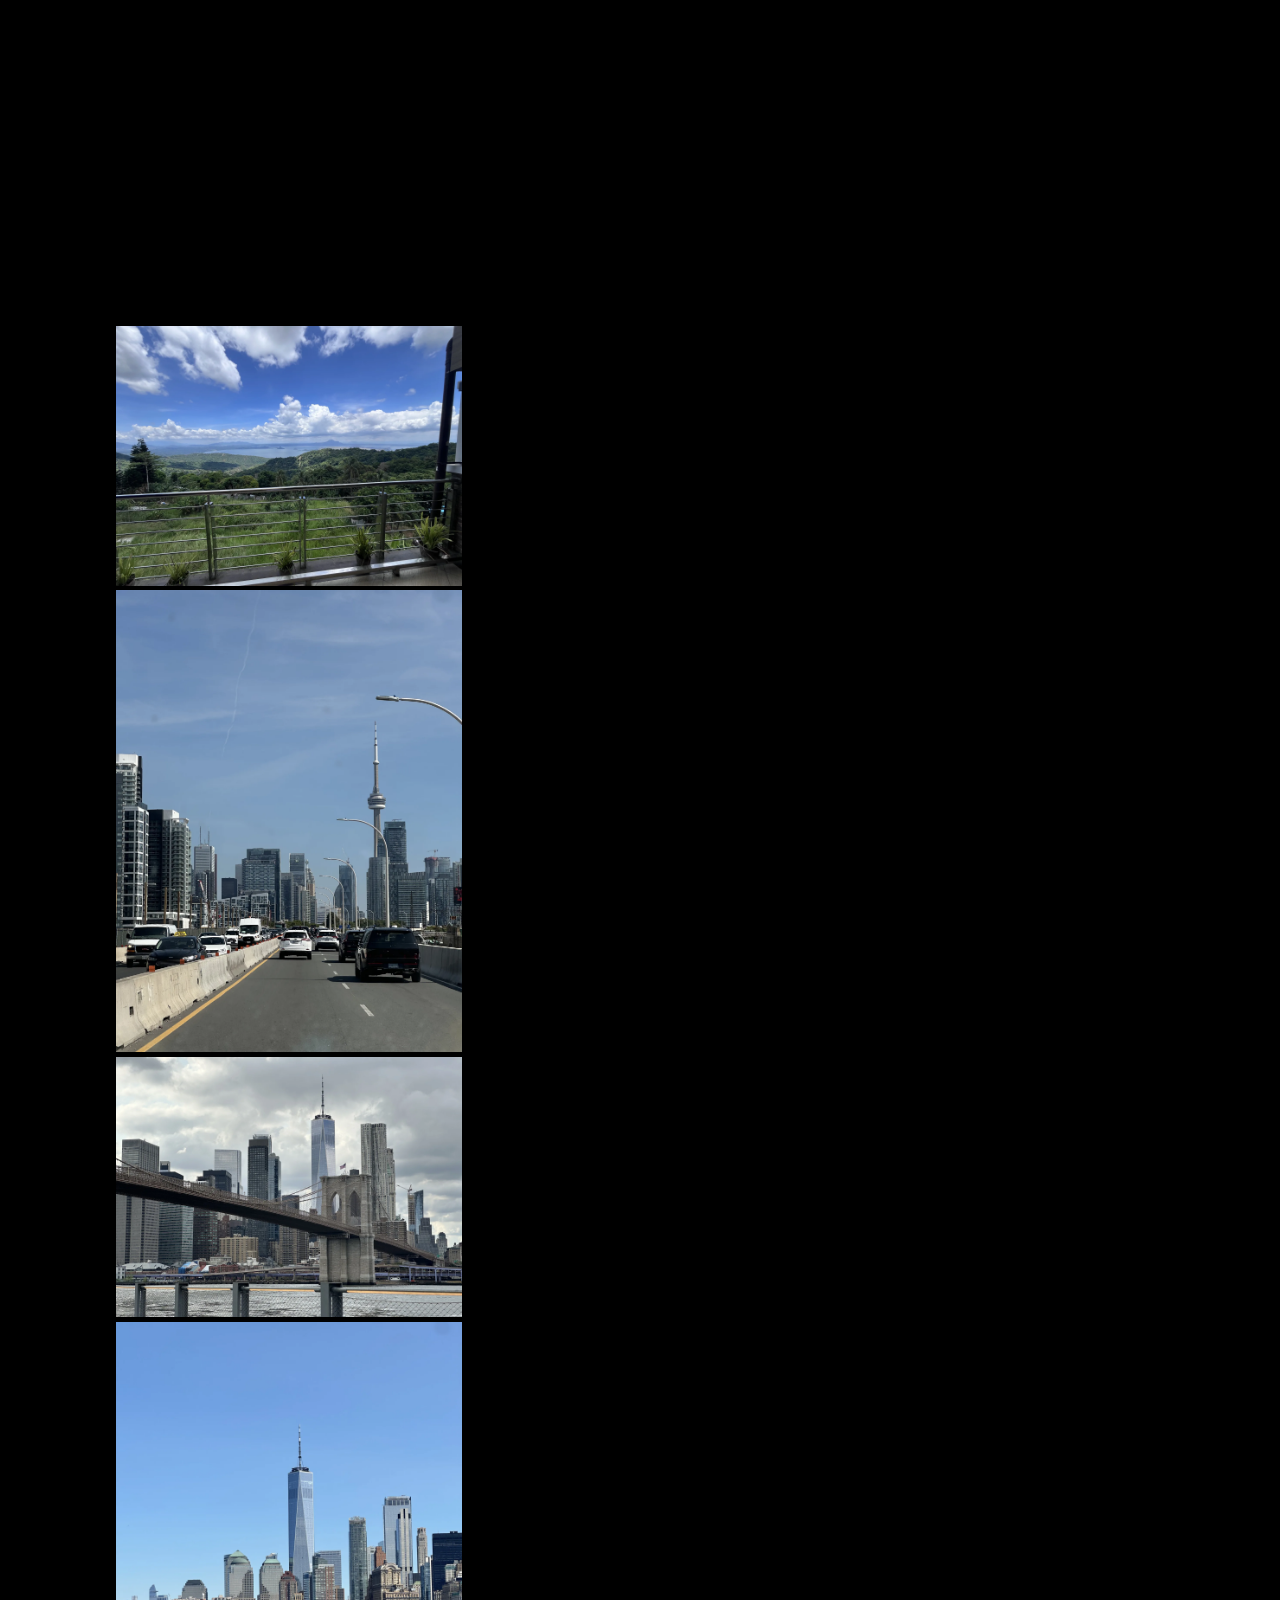
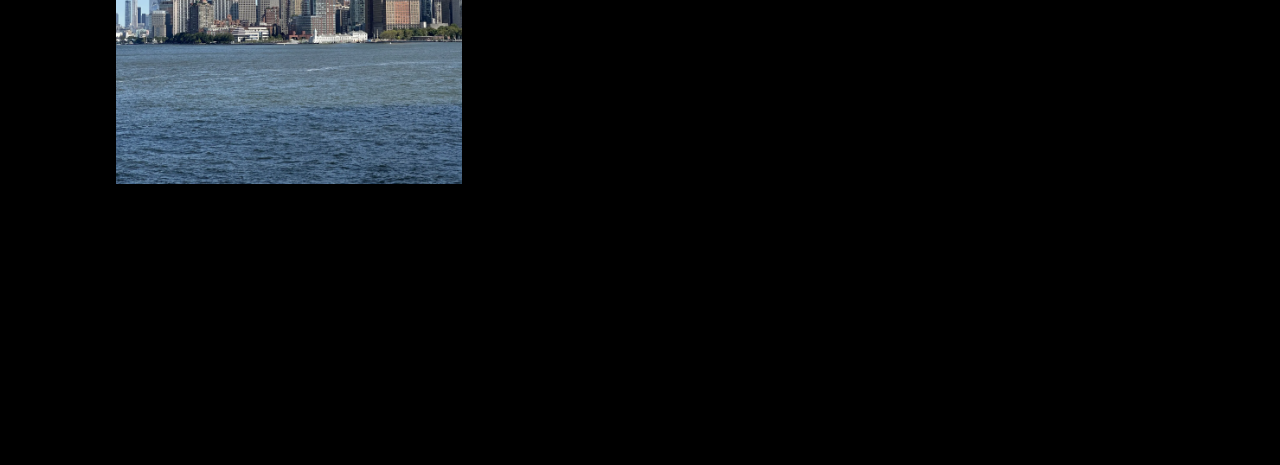
==== commit 771ea872: "Update button text for Astronomy Picture of the Day" ====
--- a/index.html
+++ b/index.html
@@ -28,7 +28,7 @@
       <a href="https://instagram.com/enosil" target="_blank"><img src="images/instagram.png" alt="instagram"></a>
       <a href="https://reddit.com/u/EnoSil" target="_blank"><img src="images/reddit.png" alt="reddit"></a>
     </div>
-    <button class="hero-apod-btn" id="hero-apod-btn" type="button">[ today's apod &#8594; ]</button>
+    <button class="hero-apod-btn" id="hero-apod-btn" type="button">Astronomy Picture of the Day</button>
     <a class="hero-scroll" href="#photos">scroll &#8595;</a>
   </section>
 
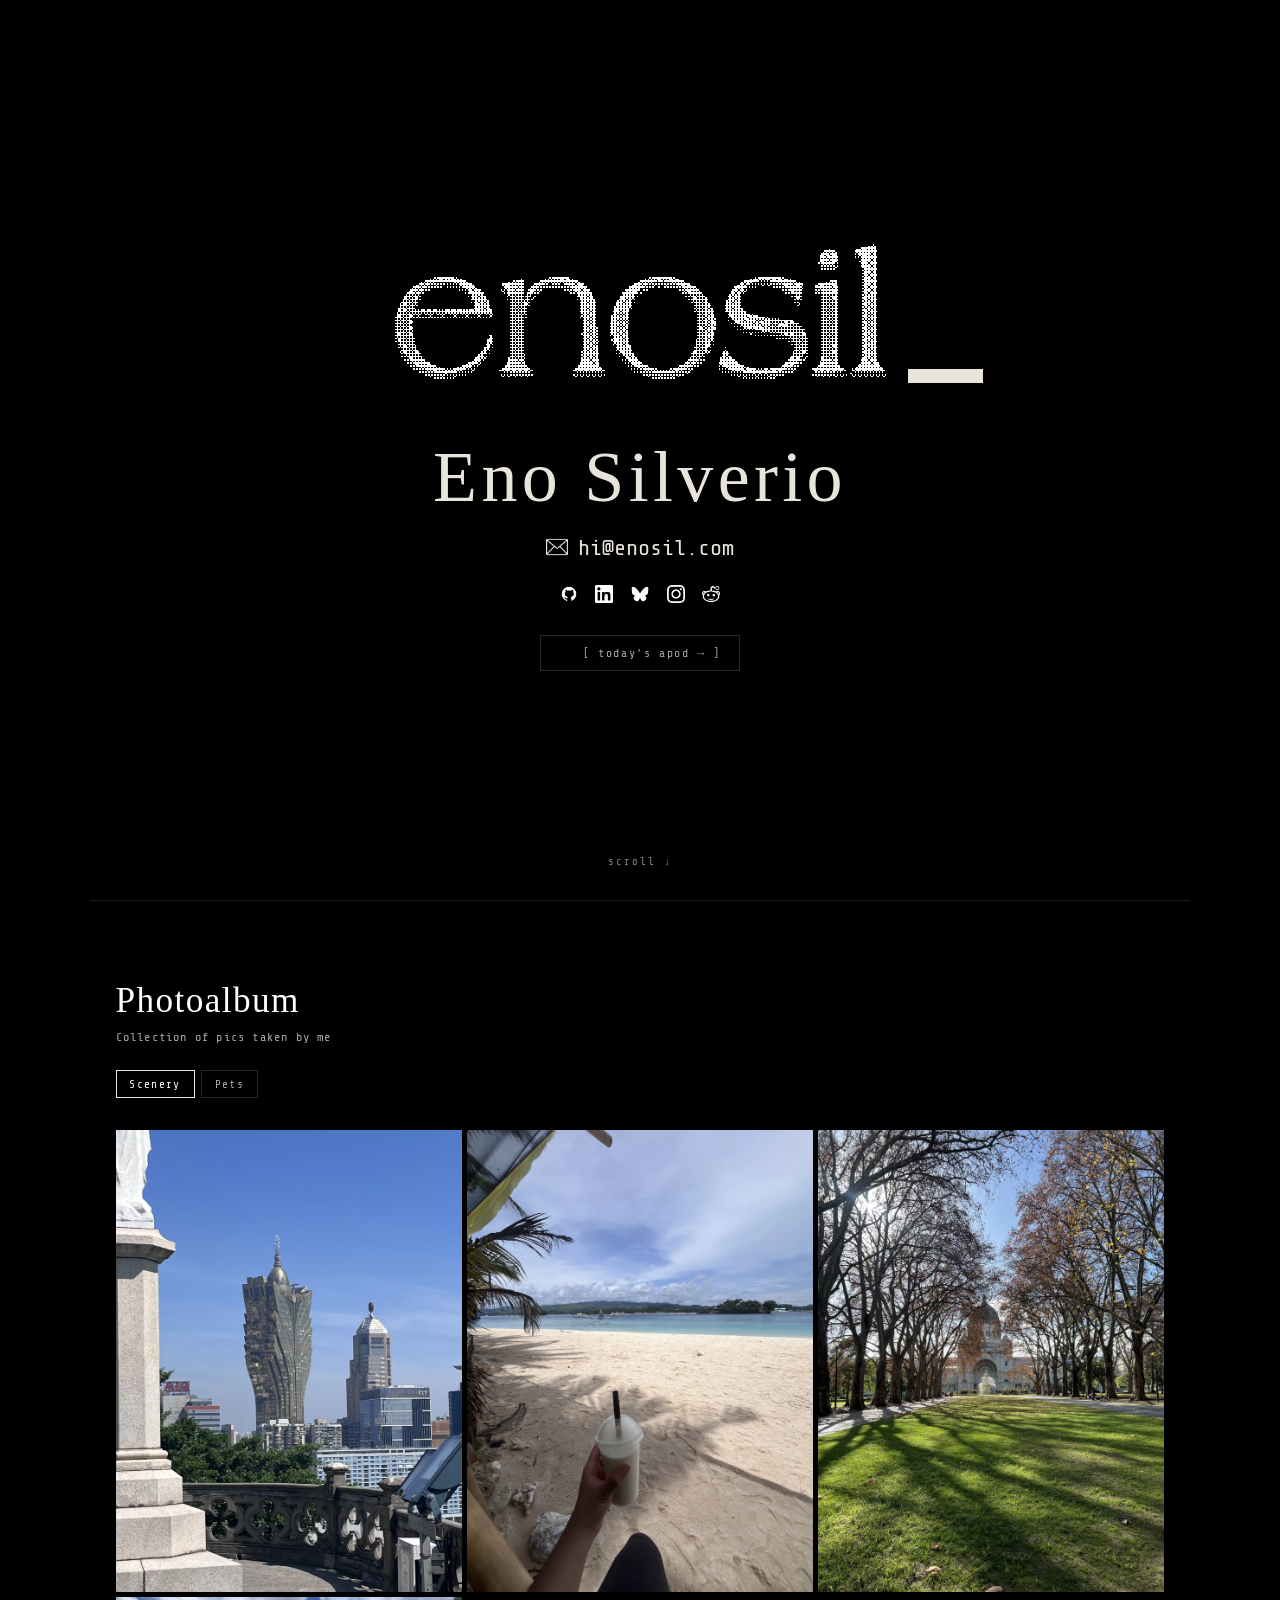
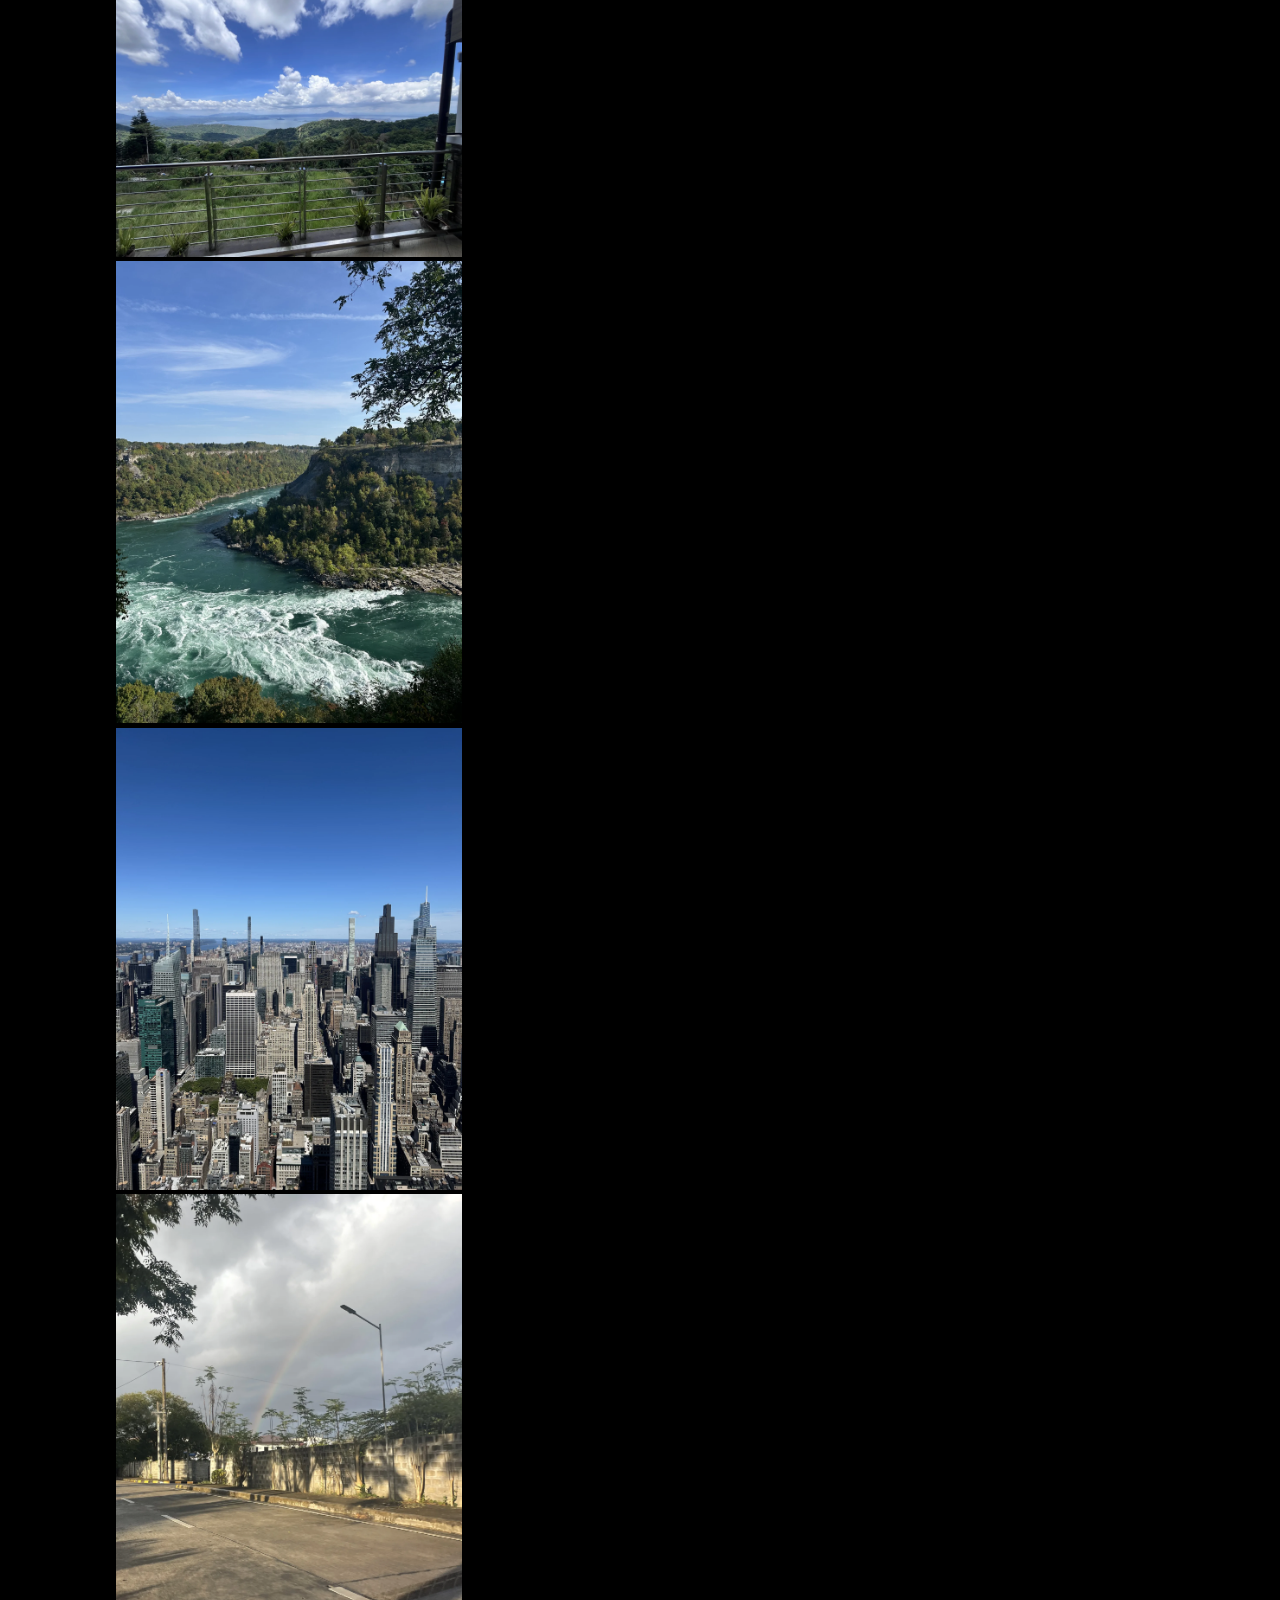
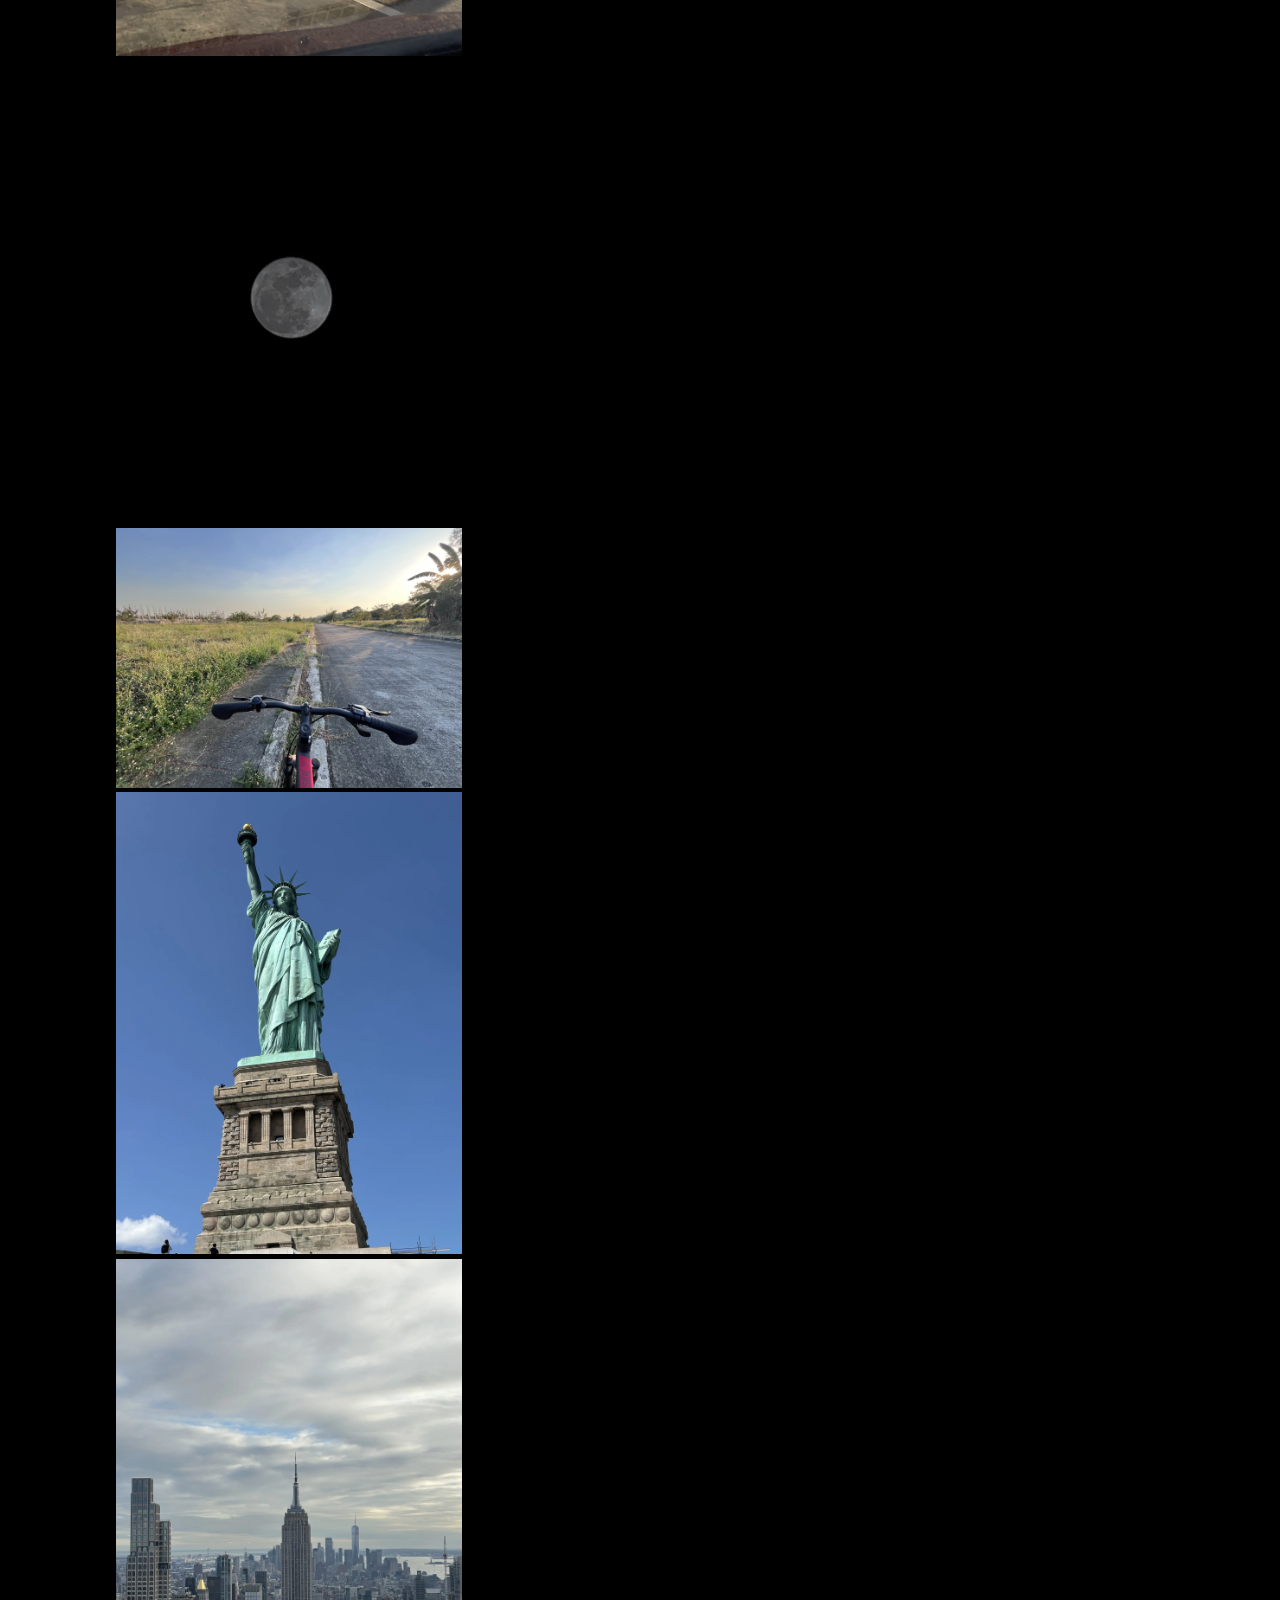
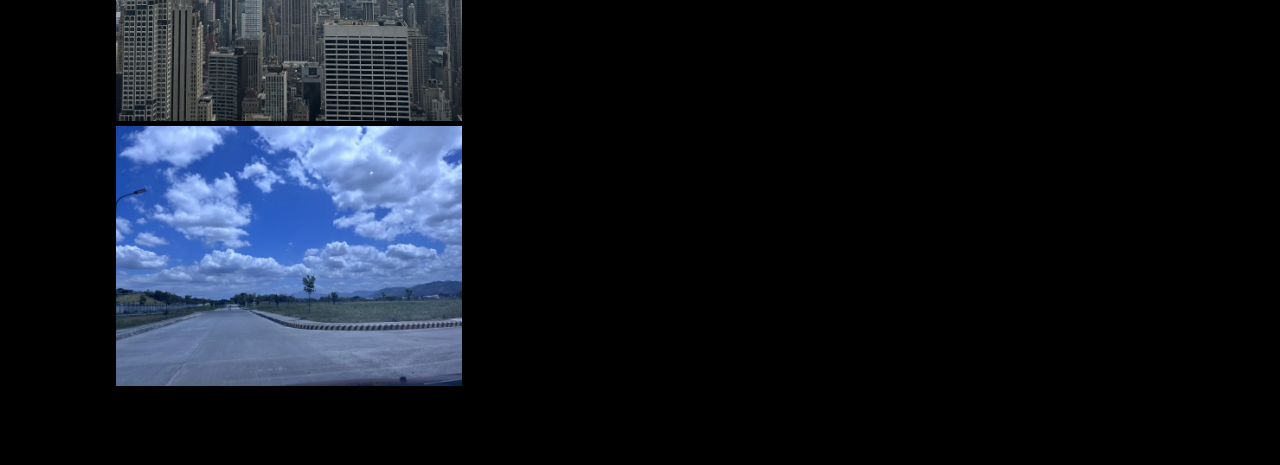
==== commit 61e3791c: "feat: add planet icon to APOD button https://claude.ai/code/session_01B6sFzUPM81T39iTpVJoMVN" ====
--- a/index.html
+++ b/index.html
@@ -28,7 +28,10 @@
       <a href="https://instagram.com/enosil" target="_blank"><img src="images/instagram.png" alt="instagram"></a>
       <a href="https://reddit.com/u/EnoSil" target="_blank"><img src="images/reddit.png" alt="reddit"></a>
     </div>
-    <button class="hero-apod-btn" id="hero-apod-btn" type="button">Astronomy Picture of the Day</button>
+    <button class="hero-apod-btn" id="hero-apod-btn" type="button">
+      <img src="images/apod.png" alt="">
+      <span>[ today's apod &#8594; ]</span>
+    </button>
     <a class="hero-scroll" href="#photos">scroll &#8595;</a>
   </section>
 
--- a/style.css
+++ b/style.css
@@ -30,7 +30,7 @@
   position: relative;
   display: inline-flex;
   align-items: flex-end;
-  margin-bottom: 1.5rem;
+  margin-bottom: 2.8rem;
 }
 
 .hero-logo {
@@ -113,7 +113,12 @@
   opacity: 0;
   animation: fadein 0.8s 1.1s forwards;
   transition: border-color 0.2s, color 0.2s, background 0.2s;
-}
+  display: inline-flex;
+  align-items: center;
+  gap: 0.5rem;
+}
+
+.hero-apod-btn img { width: 16px; height: 16px; object-fit: contain; }
 
 .hero-apod-btn:hover {
   border-color: #e8e4dc;
@@ -131,16 +136,11 @@
   font-size: 0.65rem;
   letter-spacing: 0.2em;
   opacity: 0;
-  animation: fadein 1s 1.6s forwards, bob 2.4s 1.6s ease-in-out infinite;
+  animation: fadein 1s 1.6s forwards;
   transition: color 0.2s;
 }
 
 .hero-scroll:hover { color: #e8e4dc; }
-
-@keyframes bob {
-  0%, 100% { transform: translate(-50%, 0); }
-  50% { transform: translate(-50%, 6px); }
-}
 
 /* sections */
 .section {
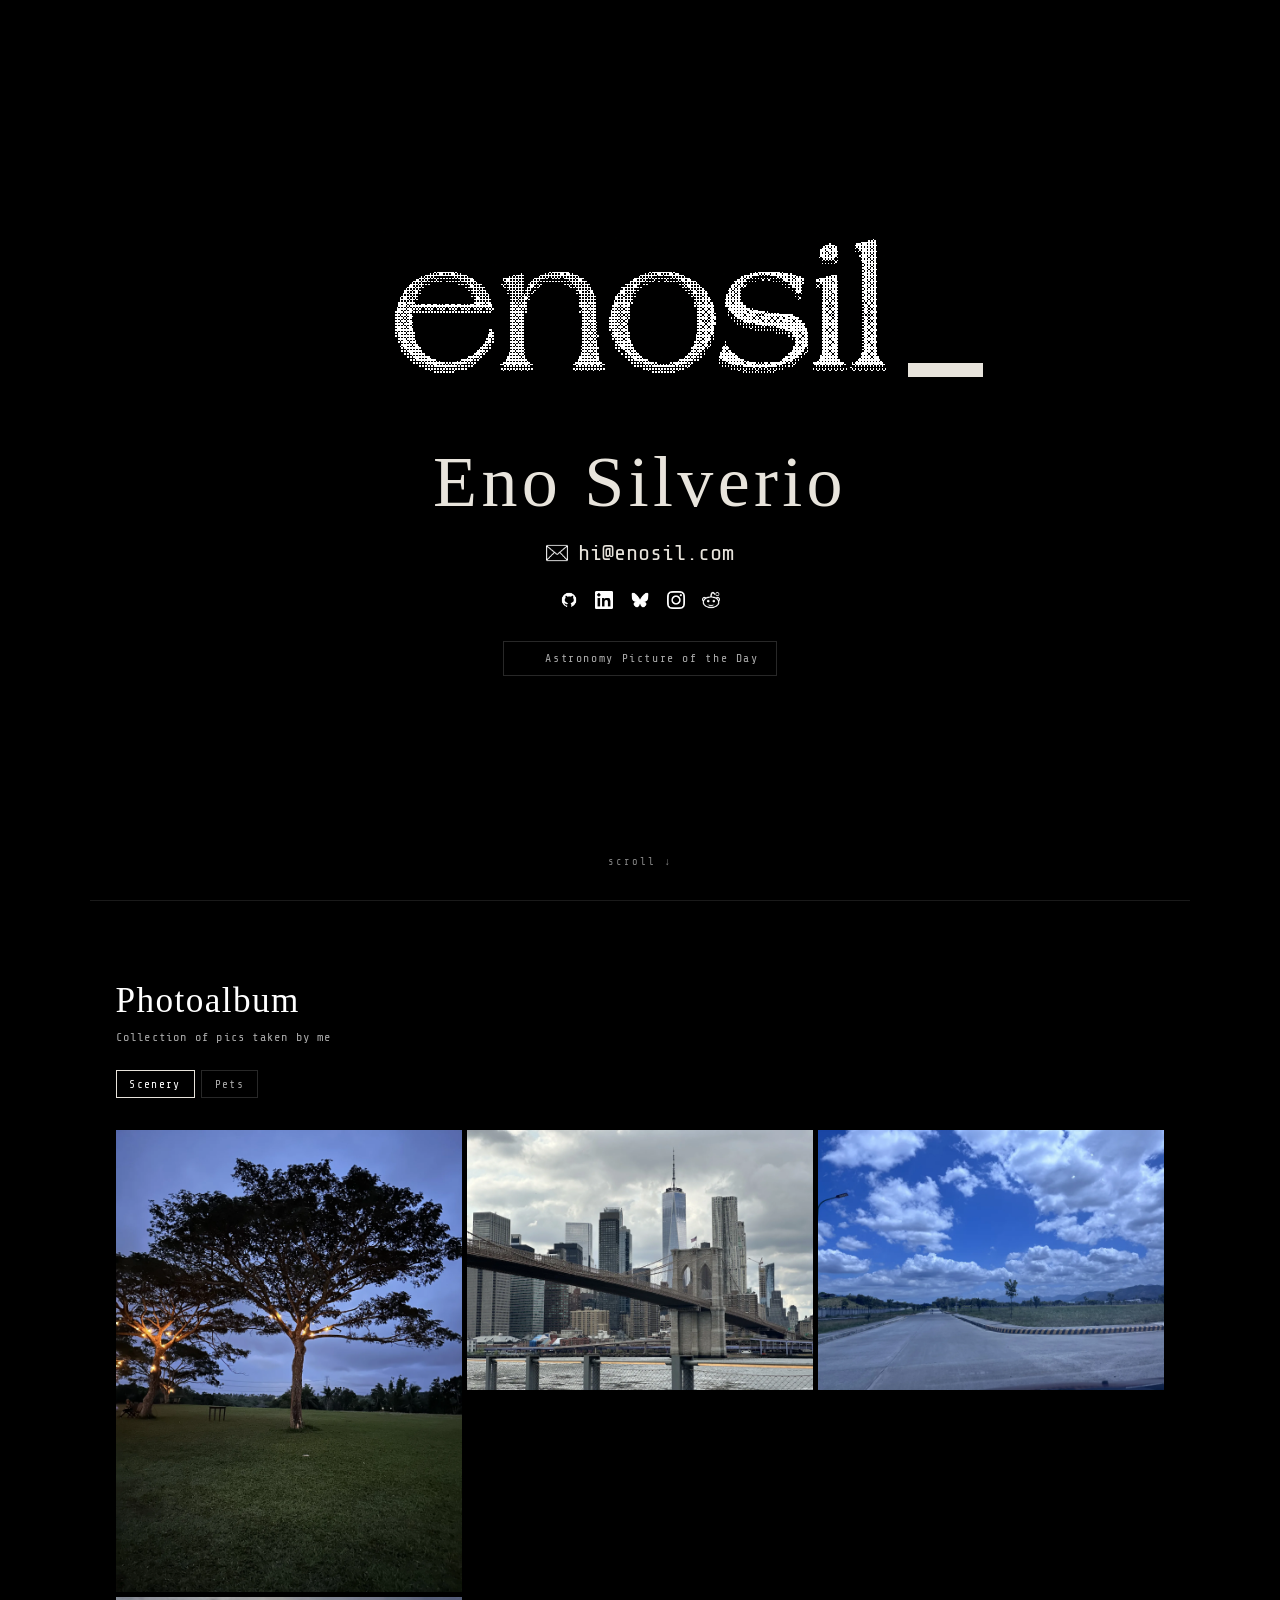
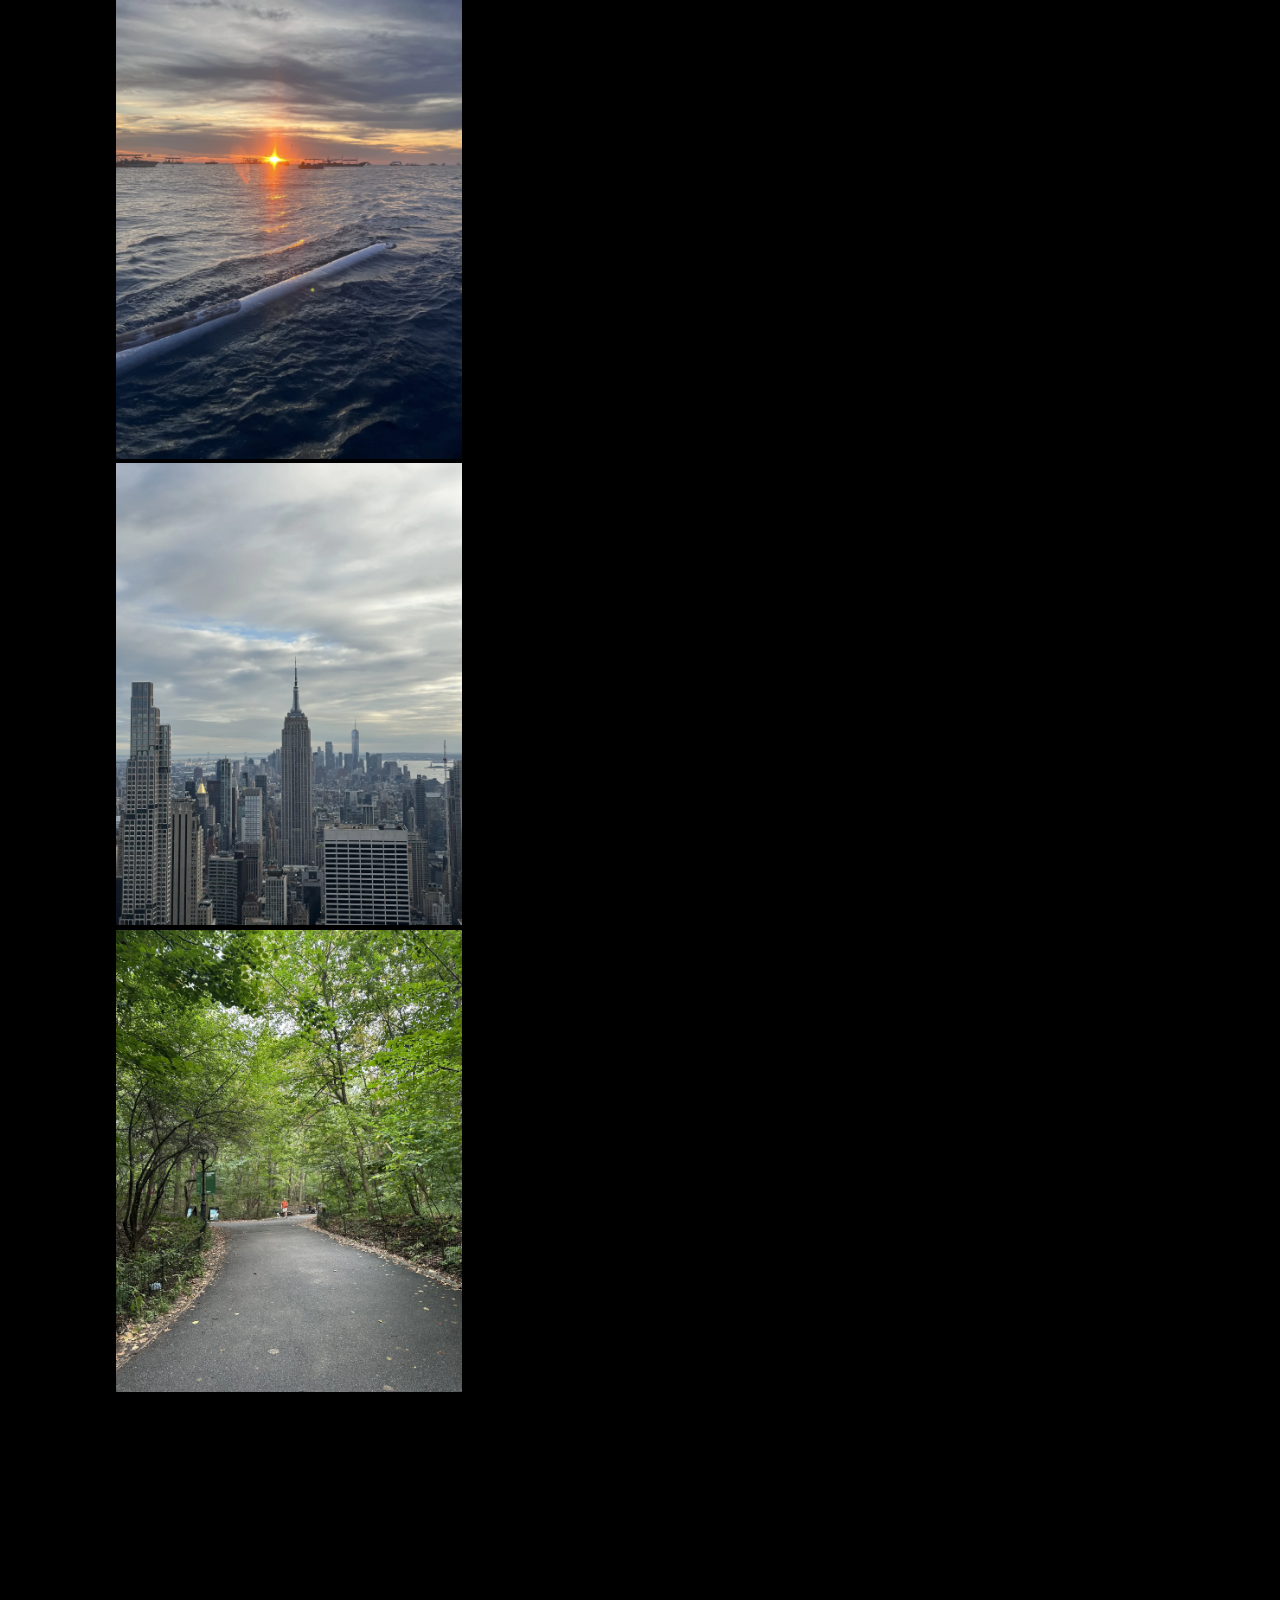
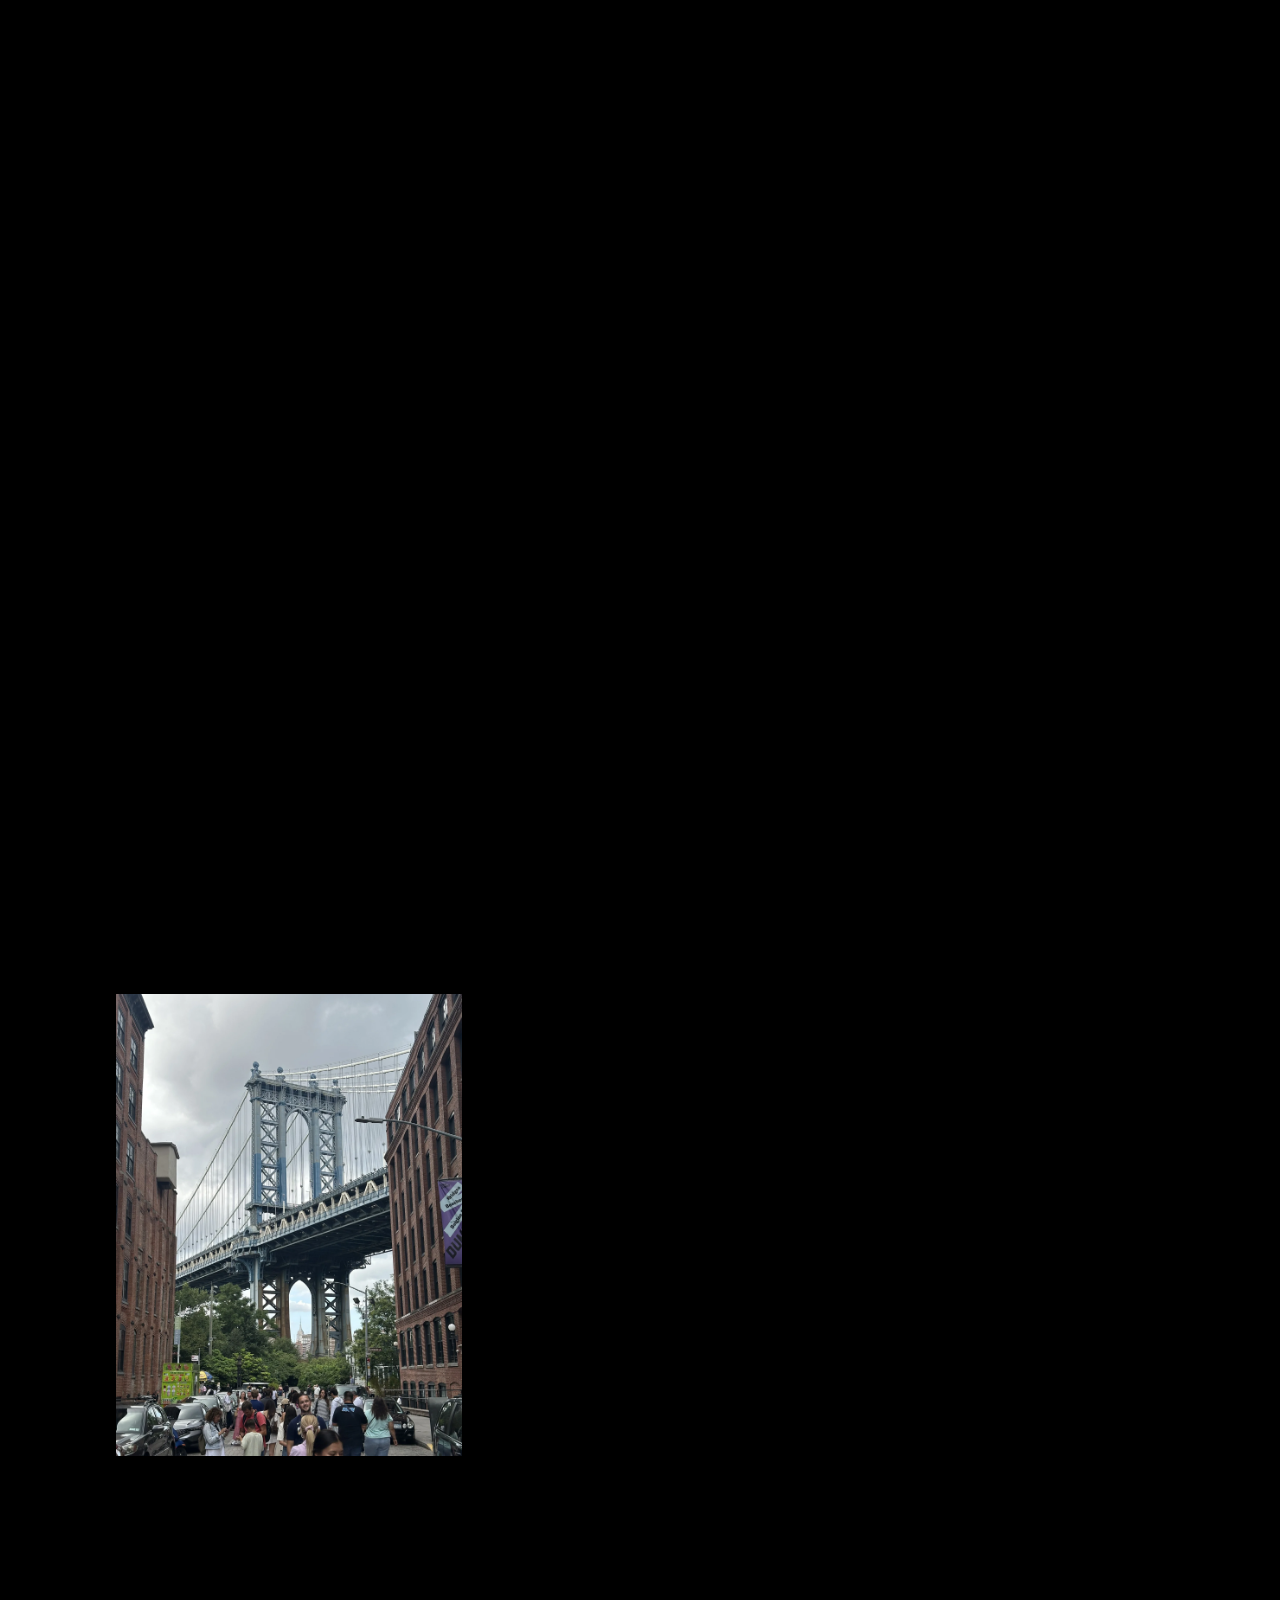
==== commit cba880e2: "fix: restore original APOD button label https://claude.ai/code/session_01B6sFzUPM81T39iTpVJoMVN" ====
--- a/index.html
+++ b/index.html
@@ -30,7 +30,7 @@
     </div>
     <button class="hero-apod-btn" id="hero-apod-btn" type="button">
       <img src="images/apod.png" alt="">
-      <span>[ today's apod &#8594; ]</span>
+      <span>Astronomy Picture of the Day</span>
     </button>
     <a class="hero-scroll" href="#photos">scroll &#8595;</a>
   </section>
--- a/style.css
+++ b/style.css
@@ -30,7 +30,7 @@
   position: relative;
   display: inline-flex;
   align-items: flex-end;
-  margin-bottom: 2.8rem;
+  margin-bottom: 3.5rem;
 }
 
 .hero-logo {
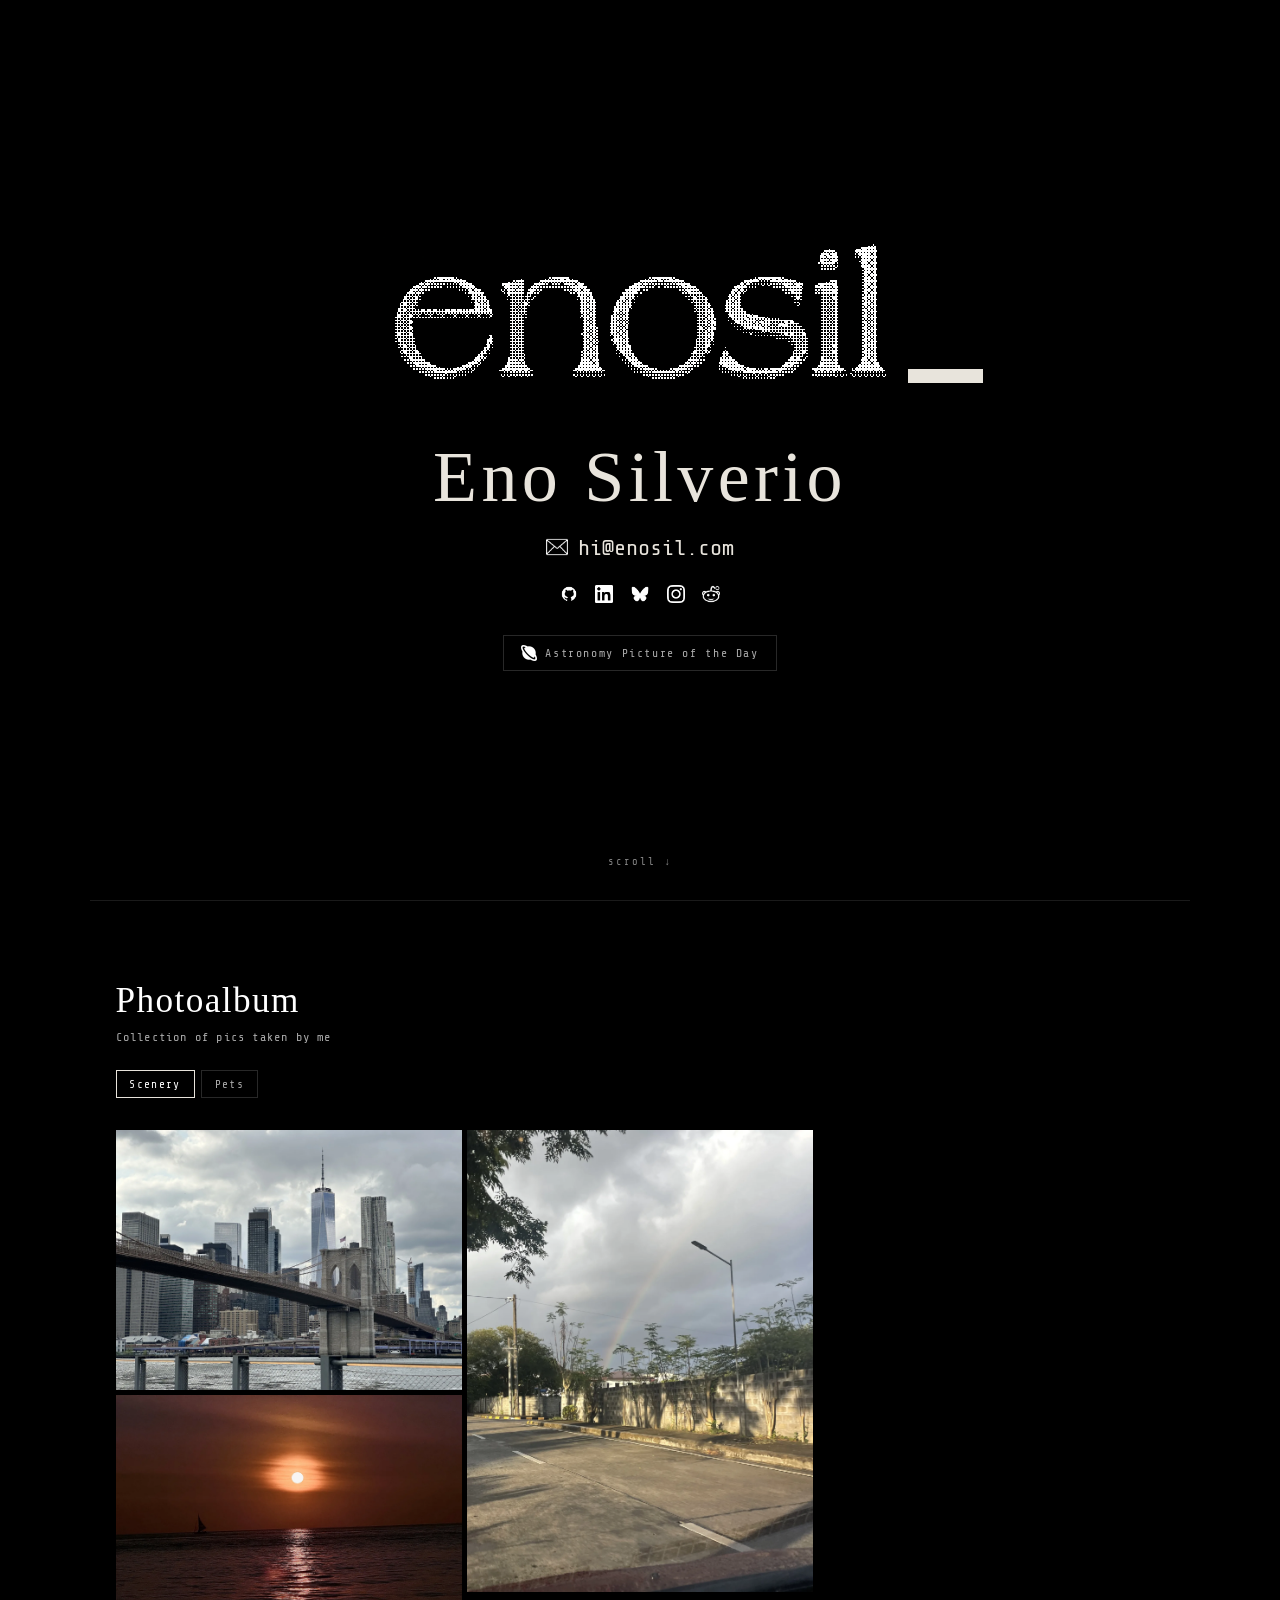
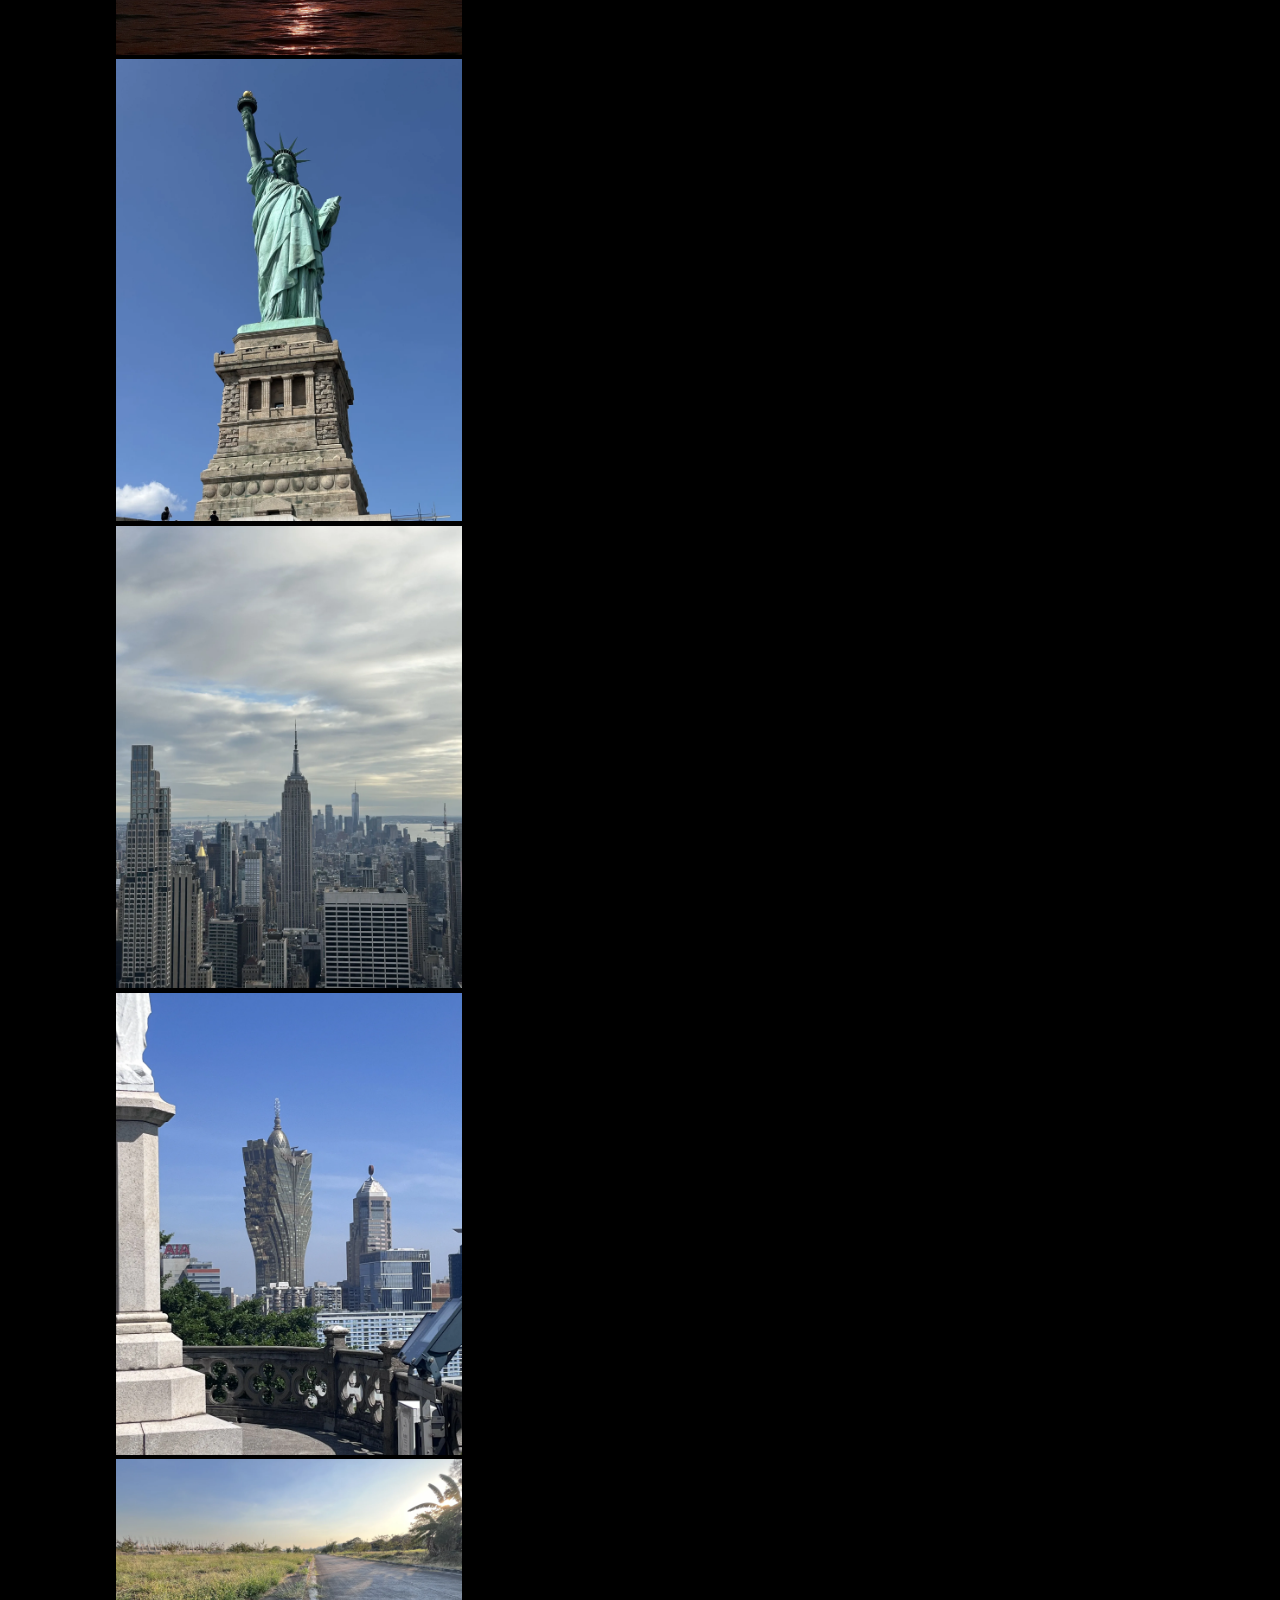
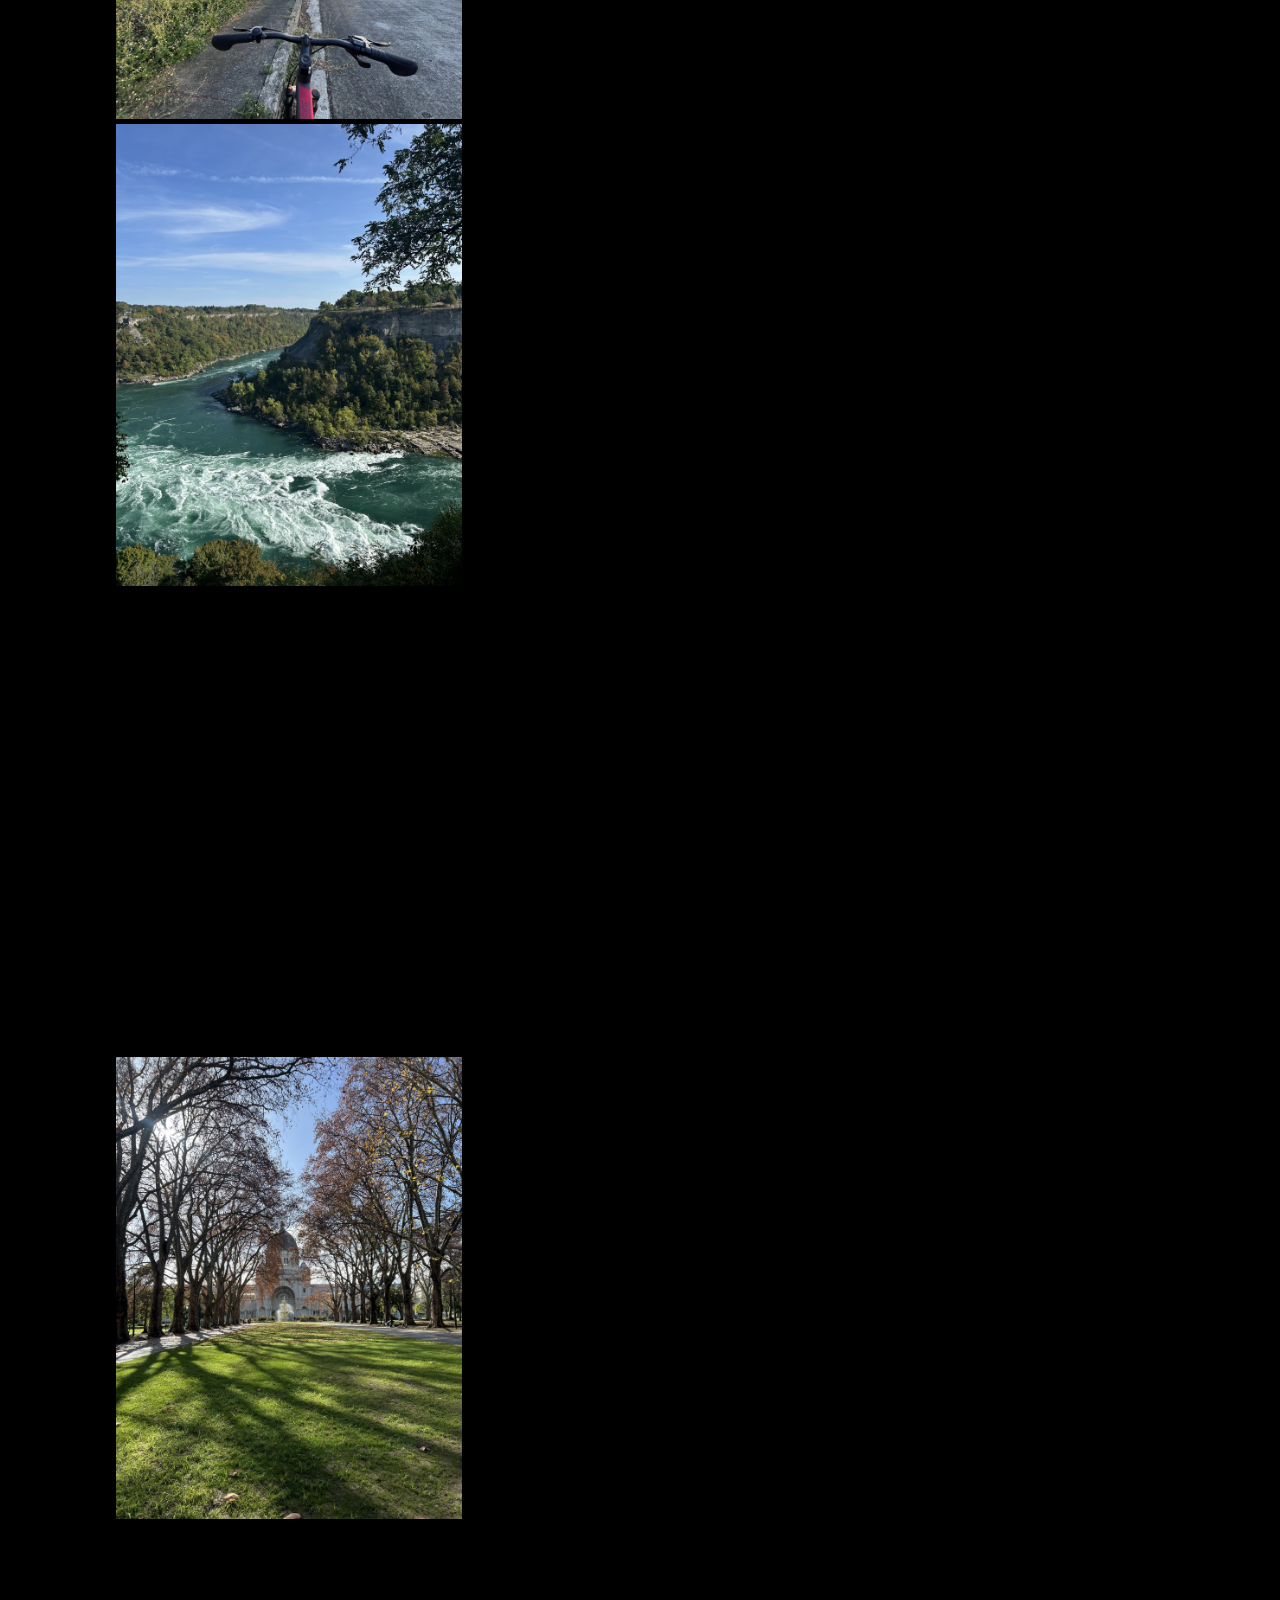
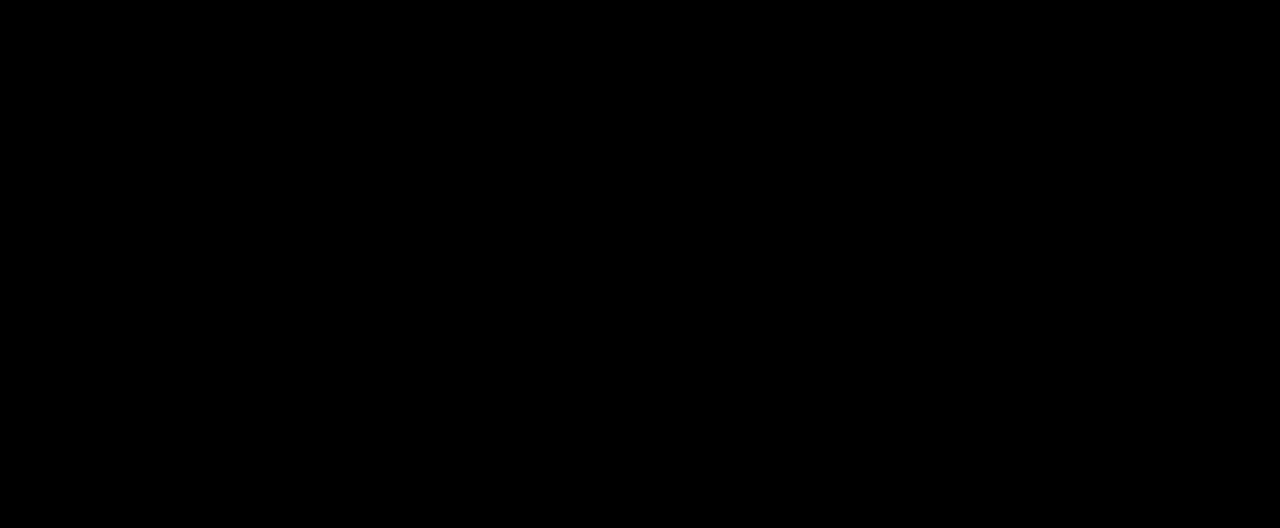
==== commit 611a73d4: "Remove lightbox counter span from index.html" ====
--- a/index.html
+++ b/index.html
@@ -63,7 +63,6 @@
     <span class="lightbox-prev" id="lb-prev">&lt;&lt;</span>
     <img id="lb-img" src="" alt="">
     <span class="lightbox-next" id="lb-next">&gt;&gt;</span>
-    <span class="lightbox-counter" id="lb-counter"></span>
     <span class="lightbox-caption" id="lb-caption"></span>
   </div>
 
--- a/style.css
+++ b/style.css
@@ -30,7 +30,7 @@
   position: relative;
   display: inline-flex;
   align-items: flex-end;
-  margin-bottom: 3.5rem;
+  margin-bottom: 2.8rem;
 }
 
 .hero-logo {
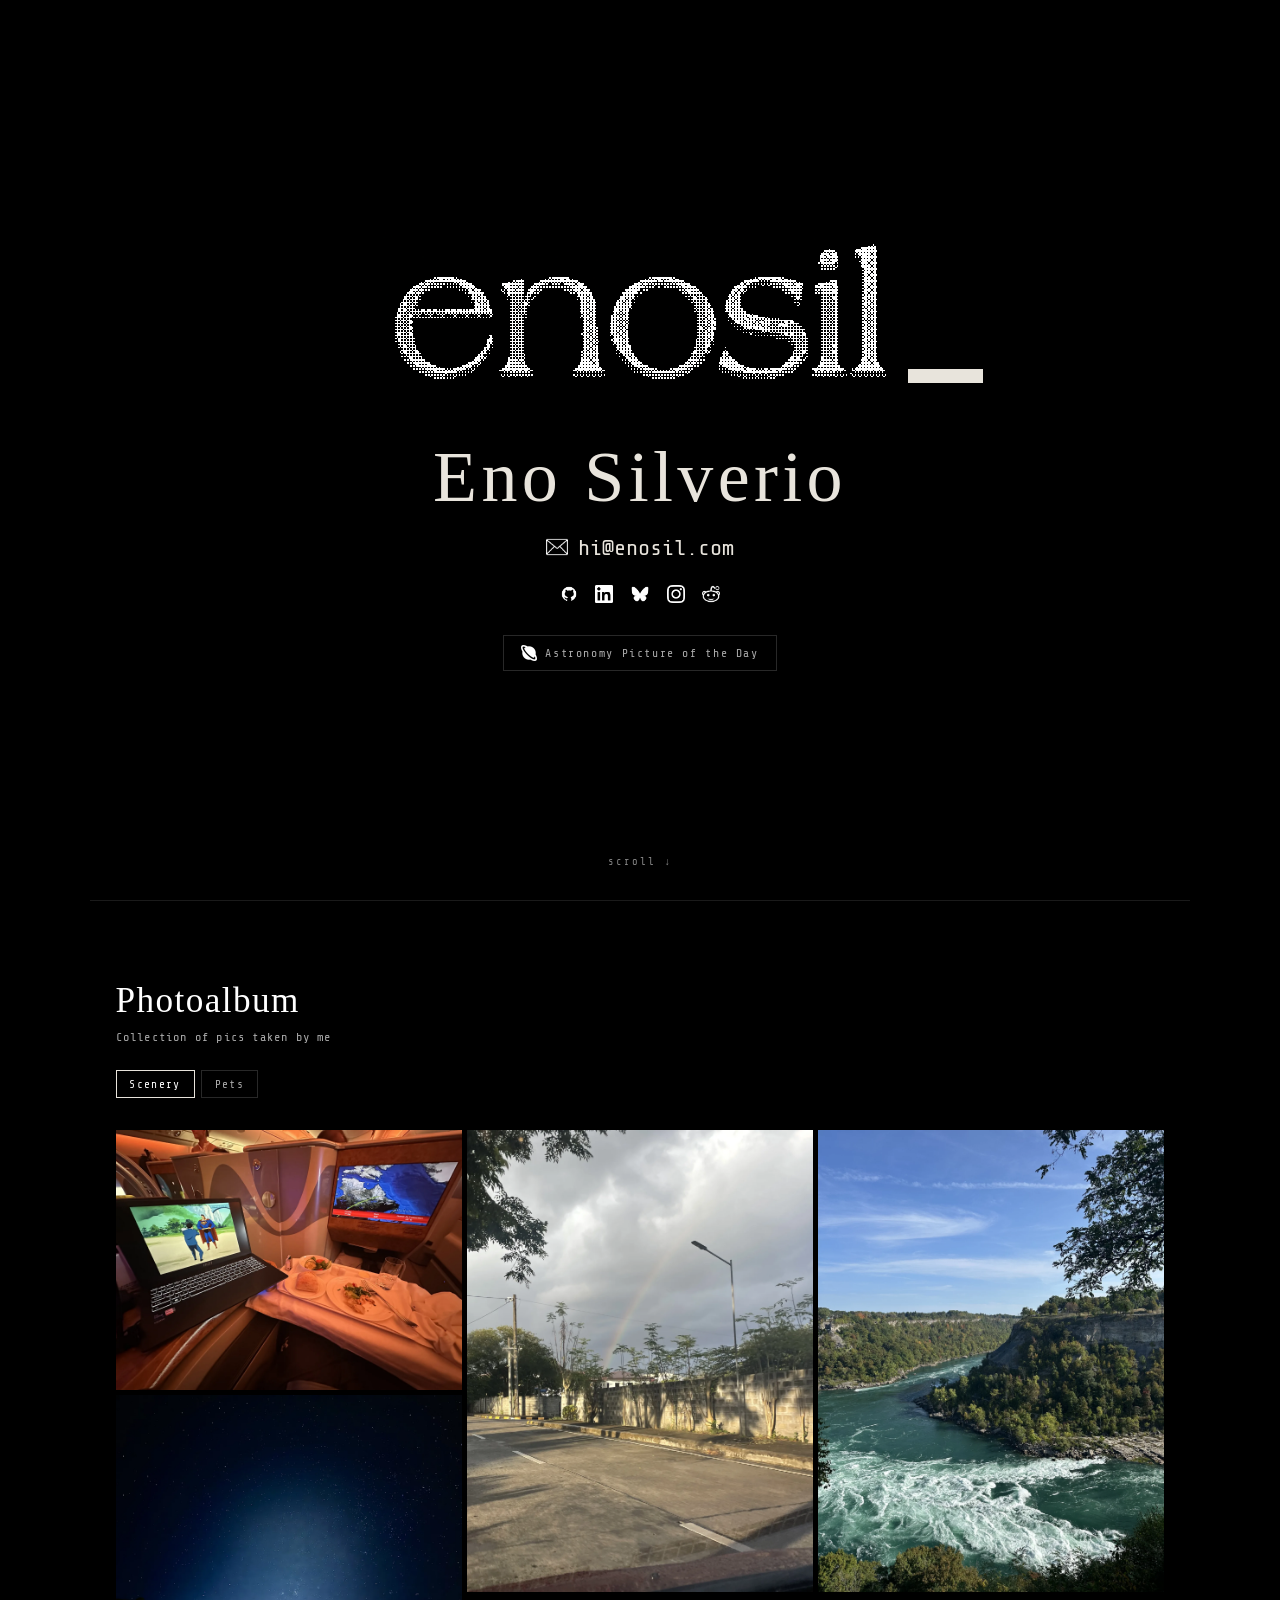
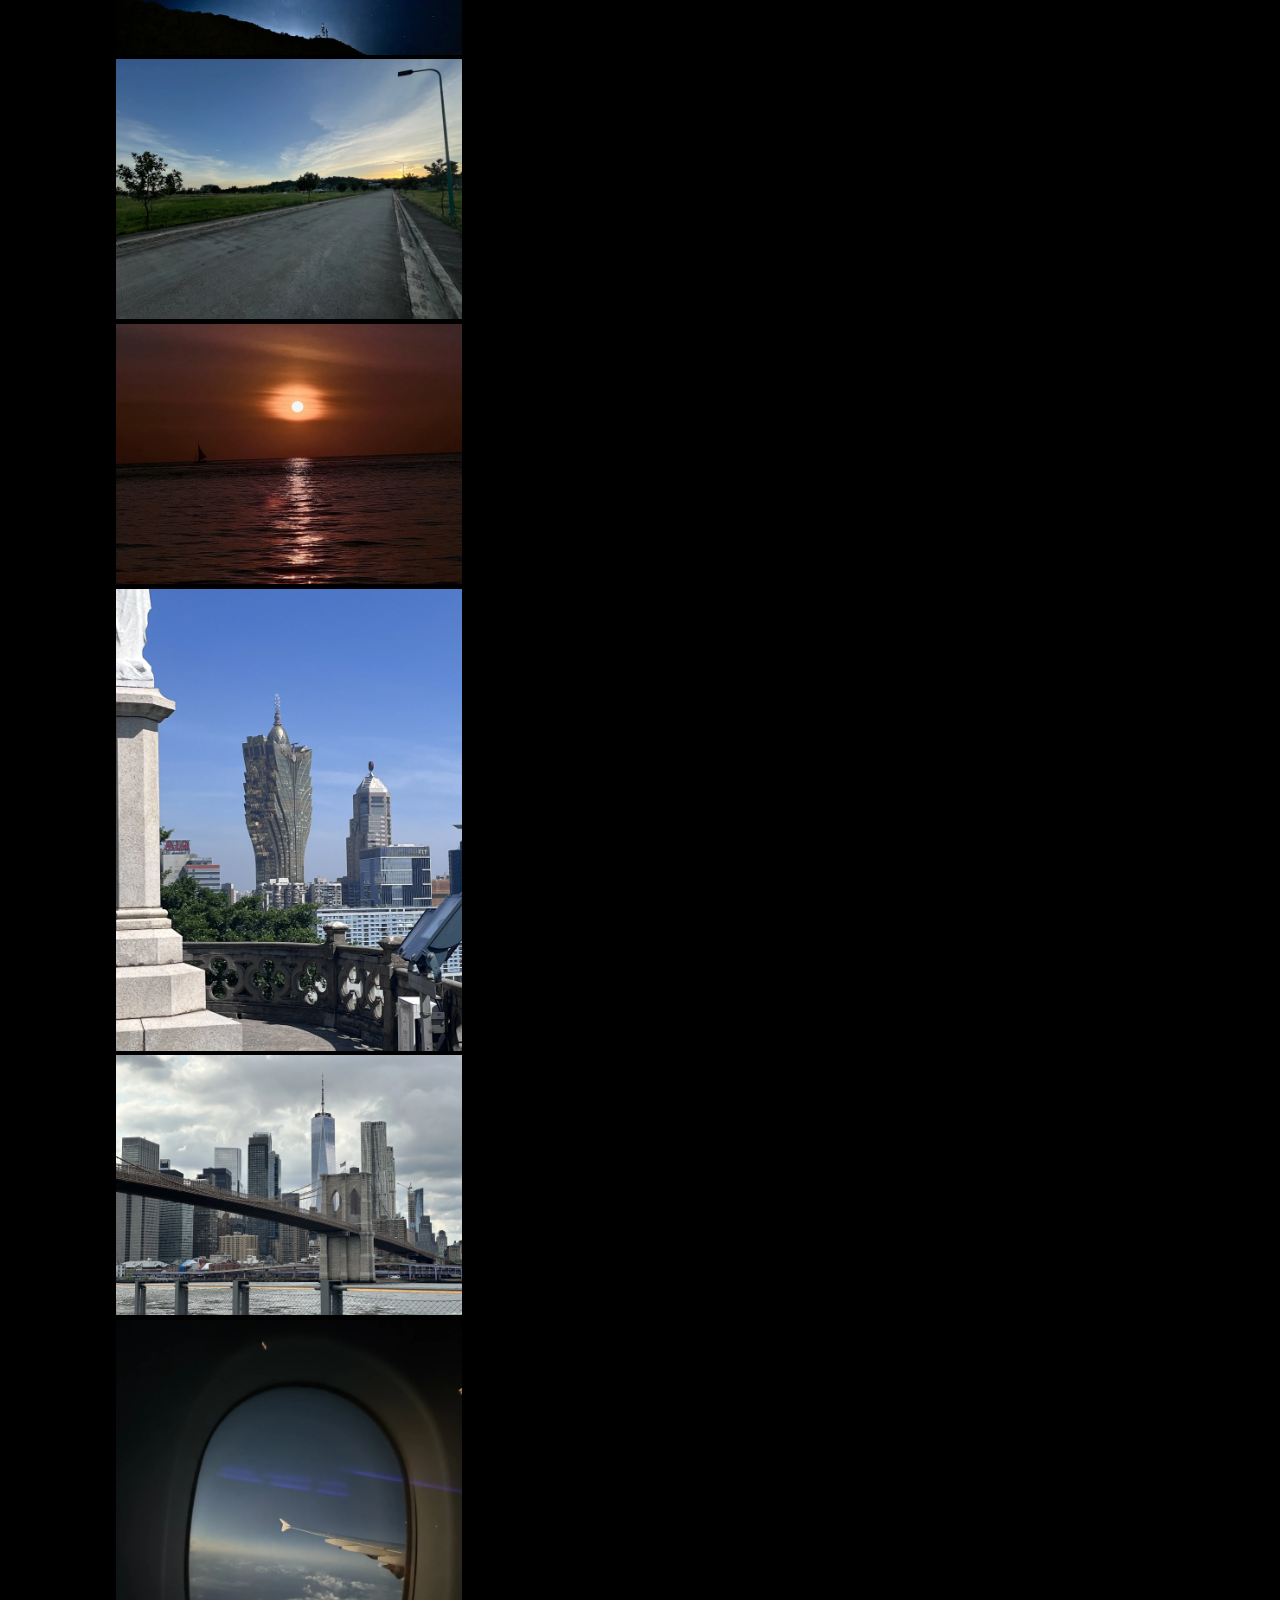
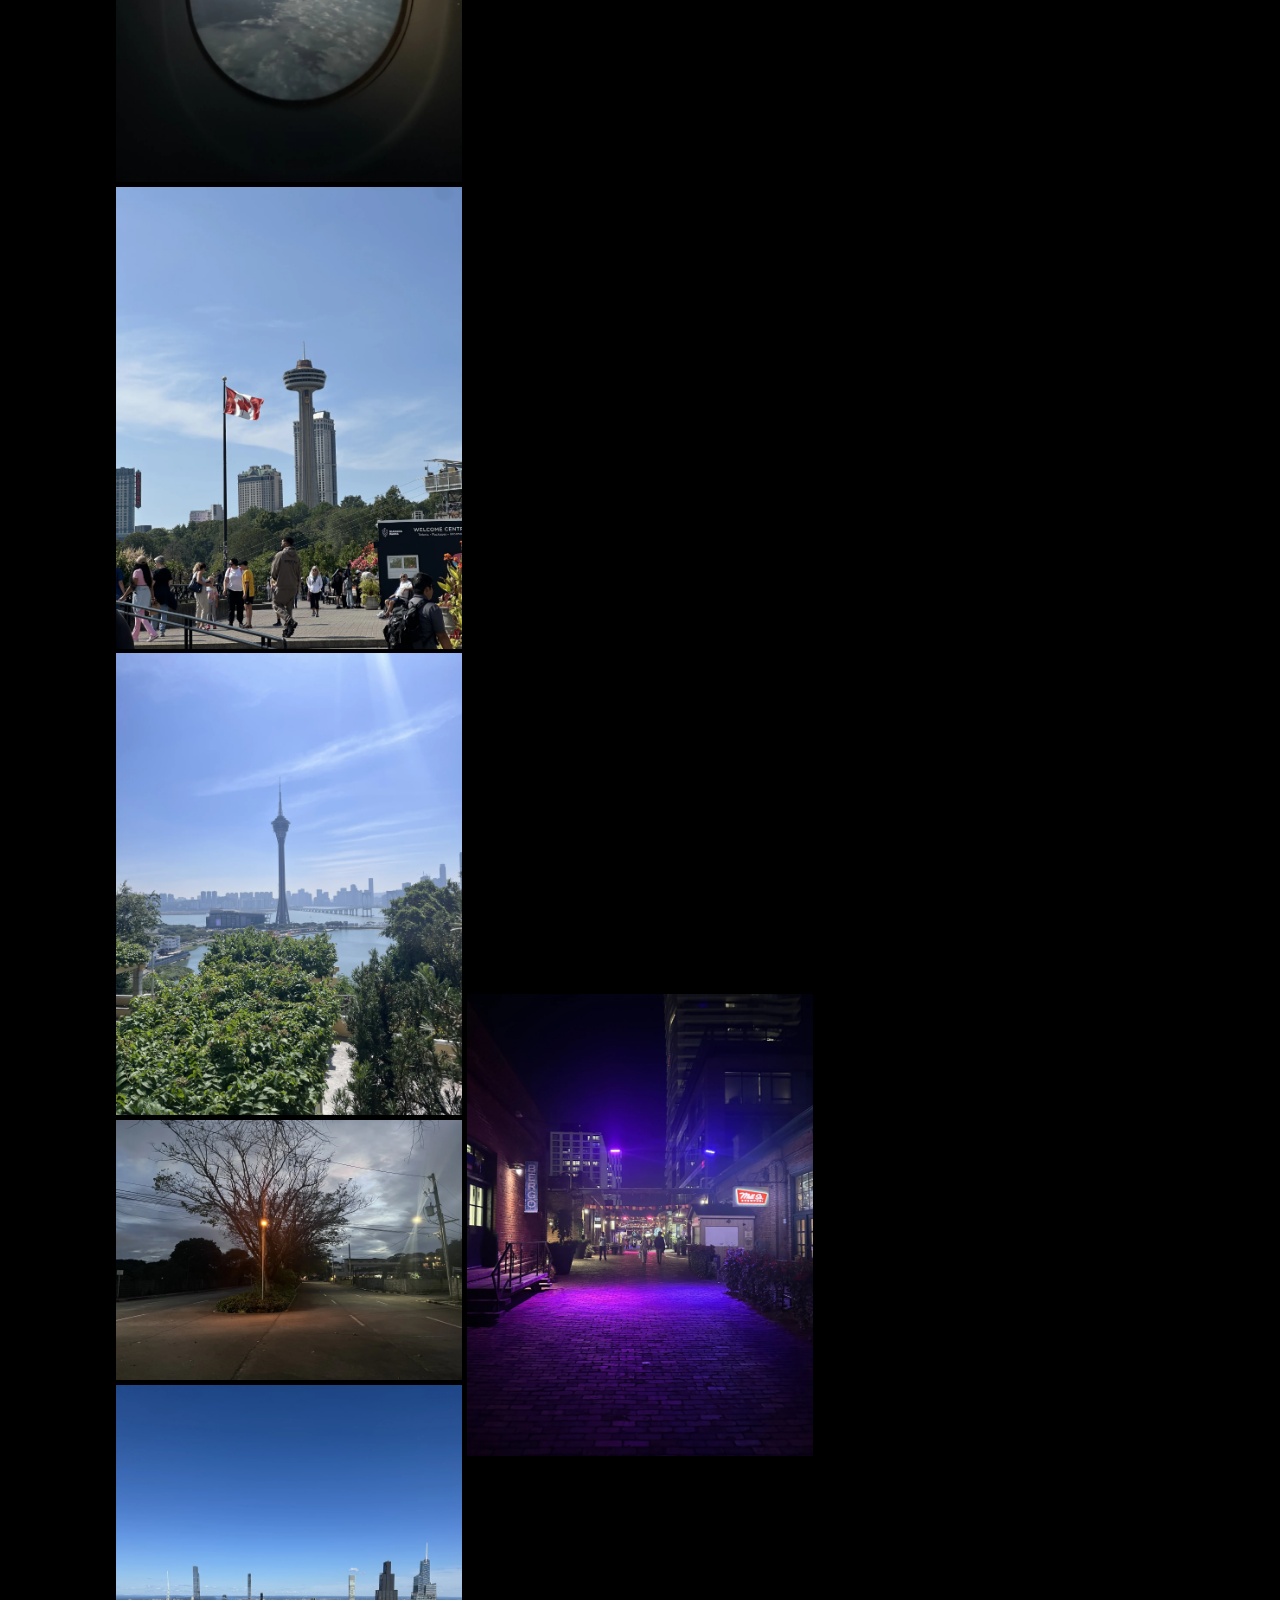
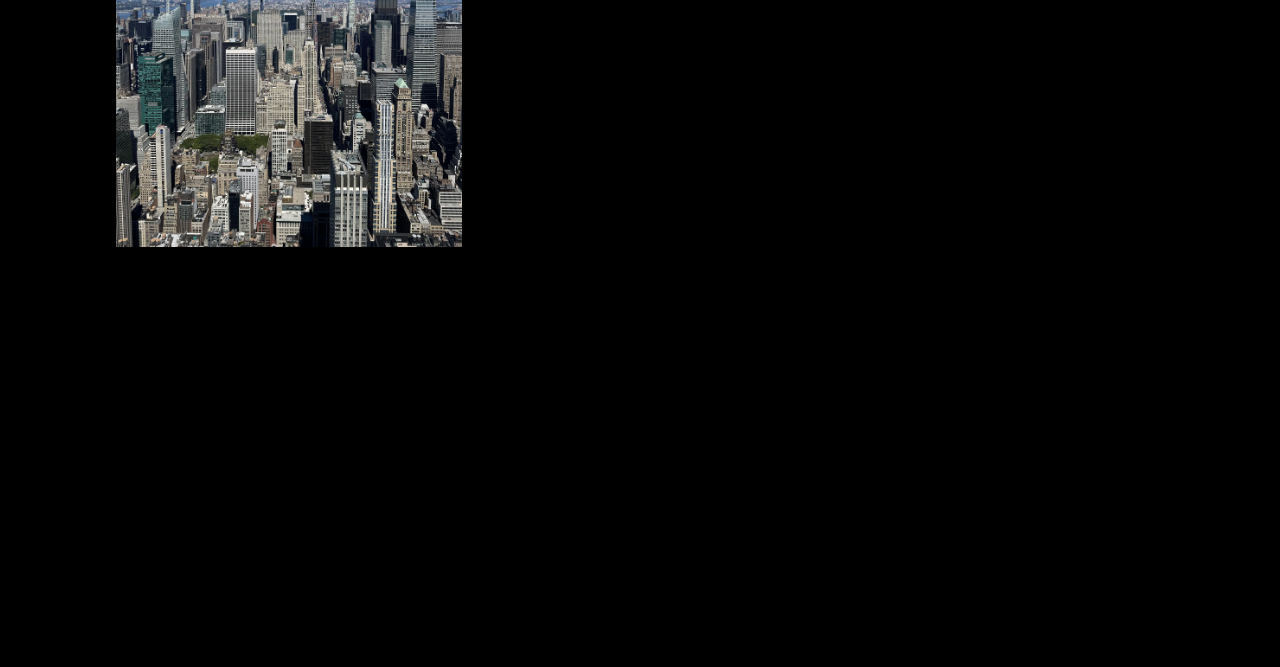
==== commit 75000233: "Update index.html" ====
--- a/index.html
+++ b/index.html
@@ -9,6 +9,7 @@
   <link rel="preconnect" href="https://fonts.googleapis.com"/>
   <link href="https://fonts.googleapis.com/css2?family=Share+Tech+Mono&family=IM+Fell+English:ital@0;1&display=swap" rel="stylesheet"/>
   <link rel="stylesheet" href="style.css">
+  <meta name="cf-2fa-verify" content="a13e0cfd49af8b9">
 </head>
 <body>
   <section class="hero">
--- a/style.css
+++ b/style.css
@@ -407,15 +407,6 @@
 .lightbox-next { right: 1.2rem; }
 .lightbox-prev:hover, .lightbox-next:hover { color: #e8e4dc; }
 
-.lightbox-counter {
-  position: fixed;
-  bottom: 2.4rem;
-  left: 50%;
-  transform: translateX(-50%);
-  font-size: 0.48rem;
-  color: #444;
-  letter-spacing: 0.12em;
-}
 
 .lightbox-caption {
   position: fixed;
